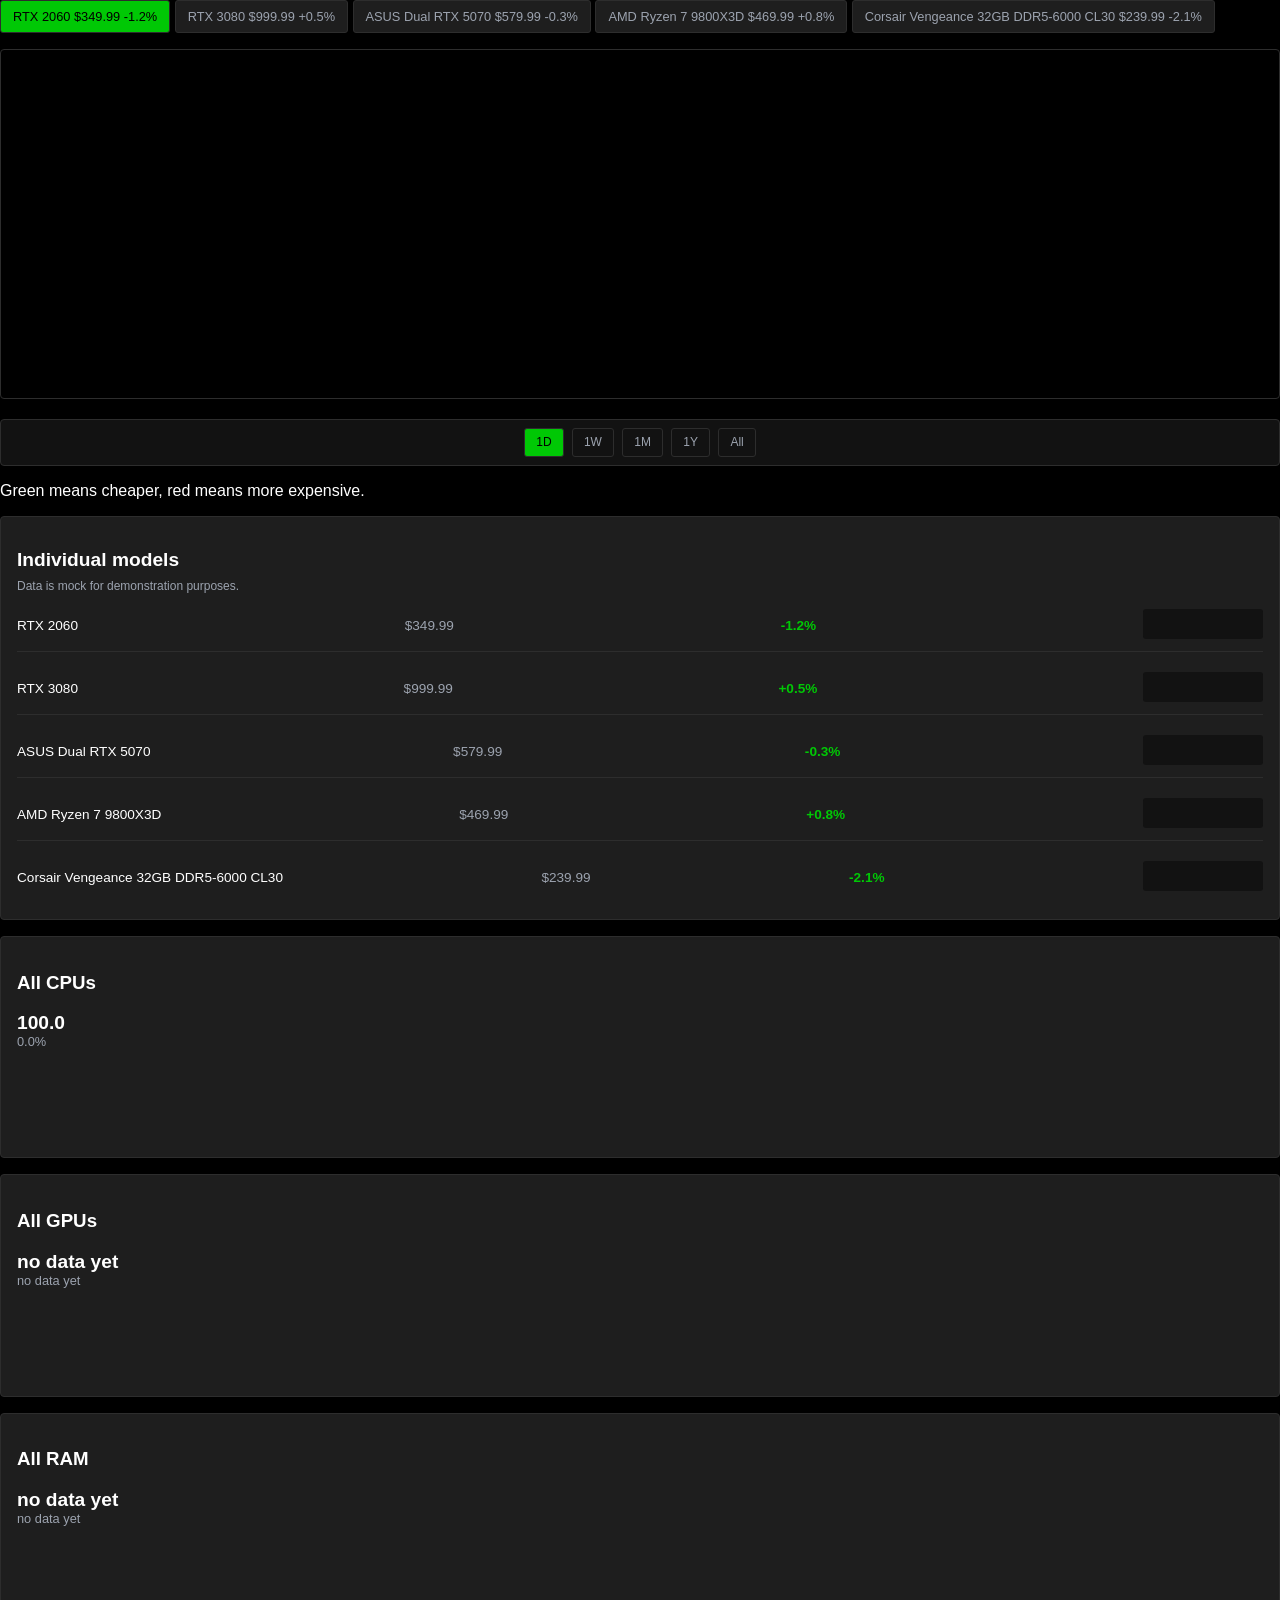
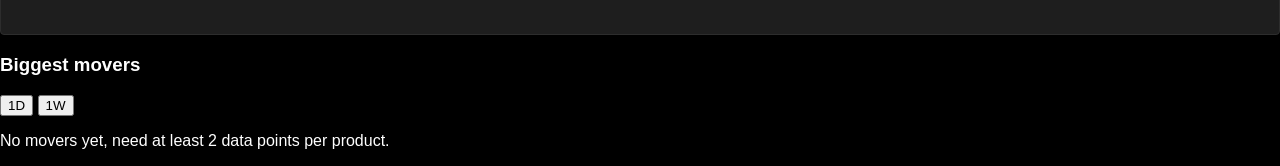
==== web/index.html @ 5e177fe2 "Clean up repo root, remove temp and fix files" ====
<!DOCTYPE html>
<html lang="en">
<head>
  <meta charset="utf-8">
  <title>Price Tracker</title>
  <link rel="stylesheet" href="static/css/style.css">
</head>
<body>




  <!-- Model pills row (replaces indices pills) -->
  <div class="model-pills">
    <button class="pill active" data-model="rtx2060">RTX 2060 $349.99 -1.2%</button>
    <button class="pill" data-model="rtx3080">RTX 3080 $999.99 +0.5%</button>
    <button class="pill" data-model="rtx5070">ASUS Dual RTX 5070 $579.99 -0.3%</button>
    <button class="pill" data-model="ryzen9800x3d">AMD Ryzen 7 9800X3D $469.99 +0.8%</button>
    <button class="pill" data-model="corsair32gb">Corsair Vengeance 32GB DDR5-6000 CL30 $239.99 -2.1%</button>
  </div>

  <!-- Large main chart -->
  <canvas id="main-chart" width="1000" height="300"></canvas>

  <!-- Time toggles below chart -->
  <div class="time-toggles">
    <button class="toggle active" data-range="1d">1D</button>
    <button class="toggle" data-range="1w">1W</button>
    <button class="toggle" data-range="1m">1M</button>
    <button class="toggle" data-range="1y">1Y</button>
    <button class="toggle" data-range="all">All</button>
  </div>

  <!-- Price color explanation -->
  <p class="price-label">Green means cheaper, red means more expensive.</p>

  <!-- Individual models section -->
  <div class="individual-models">
    <h3 class="section-header">Individual models</h3>
    <p class="model-label">Data is mock for demonstration purposes.</p>
    <div class="model-list">
      <div class="model-row">
        <span class="model-name">RTX 2060</span>
        <span class="model-price">$349.99</span>
        <span class="model-change">-1.2%</span>
        <div class="model-sparkline"><canvas width="120" height="30"></canvas></div>
      </div>
      <div class="model-row">
        <span class="model-name">RTX 3080</span>
        <span class="model-price">$999.99</span>
        <span class="model-change">+0.5%</span>
        <div class="model-sparkline"><canvas width="120" height="30"></canvas></div>
      </div>
      <div class="model-row">
        <span class="model-name">ASUS Dual RTX 5070</span>
        <span class="model-price">$579.99</span>
        <span class="model-change">-0.3%</span>
        <div class="model-sparkline"><canvas width="120" height="30"></canvas></div>
      </div>
      <div class="model-row">
        <span class="model-name">AMD Ryzen 7 9800X3D</span>
        <span class="model-price">$469.99</span>
        <span class="model-change">+0.8%</span>
        <div class="model-sparkline"><canvas width="120" height="30"></canvas></div>
      </div>
      <div class="model-row">
        <span class="model-name">Corsair Vengeance 32GB DDR5-6000 CL30</span>
        <span class="model-price">$239.99</span>
        <span class="model-change">-2.1%</span>
        <div class="model-sparkline"><canvas width="120" height="30"></canvas></div>
      </div>
    </div>
  </div>

  <!-- Original tiles section - kept for loadIndexData API compatibility -->
  <div class="tiles">
    <div class="tile" id="tile-cpus">
      <h3>All CPUs</h3>
      <div class="tile-value" id="cpu-index">100.0</div>
      <div class="tile-percent" id="cpu-change">0.0%</div>
      <div class="tile-chart"><canvas id="cpu-chart" width="300" height="80"></canvas></div>
    </div>
    <div class="tile" id="tile-gpus">
      <h3>All GPUs</h3>
      <div class="tile-value" id="gpu-index">no data yet</div>
      <div class="tile-percent" id="gpu-change">no data yet</div>
      <div class="tile-chart"><canvas id="gpu-chart" width="300" height="80"></canvas></div>
    </div>
    <div class="tile" id="tile-ram">
      <h3>All RAM</h3>
      <div class="tile-value" id="ram-index">no data yet</div>
      <div class="tile-percent" id="ram-change">no data yet</div>
      <div class="tile-chart"><canvas id="ram-chart" width="300" height="80"></canvas></div>
    </div>
  </div>
  <div class="movers">
    <h3>Biggest movers</h3>
    <div class="toggle-controls">
      <button class="toggle active" data-range="1d">1D</button>
      <button class="toggle" data-range="1w">1W</button>
    </div>
    <div class="movers-list" id="movers-list">
      <p>No movers yet, need at least 2 data points per product.</p>
    </div>
  </div>
  <script>
    function drawChart(canvasId, values) {
      var canvas = document.getElementById(canvasId);
      if (!canvas) return;
      var ctx = canvas.getContext('2d');
      ctx.clearRect(0, 0, canvas.width, canvas.height);
      var min = Math.min.apply(null, values);
      var max = Math.max.apply(null, values);
      if (max === min) max = min + 1;
      var up = values[values.length - 1] >= values[0];
      ctx.strokeStyle = up ? '#00C805' : '#FF5000';
      ctx.lineWidth = 2;
      ctx.beginPath();
      values.forEach(function(v, i) {
        var x = i / (values.length - 1) * canvas.width;
        var y = canvas.height - (v - min) / (max - min) * canvas.height;
        if (i === 0) ctx.moveTo(x, y); else ctx.lineTo(x, y);
      });
      ctx.stroke();
    }
    function mockHistory(endValue) {
      var out = [];
      var v = endValue * 0.98;
      for (var i = 0; i < 7; i++) {
        v = v + (Math.random() - 0.48) * 1.2;
        out.push(v);
      }
      out[6] = endValue;
      return out;
    }
      try {
        const indexesResp = await fetch('/api/indexes');
        if (!indexesResp.ok) throw new Error('Failed to fetch indexes');
        const indexes = await indexesResp.json();
        const cpuData = indexes.categories.find(c => c.category === 'CPUs');
        const gpuData = indexes.categories.find(c => c.category === 'GPUs');
        const ramData = indexes.categories.find(c => c.category === 'RAM');
        if (cpuData) {
          document.getElementById('cpu-index').textContent = cpuData.index_value.toFixed(2);
          document.getElementById('cpu-change').textContent = '0.0%';
          drawChart('cpu-chart', mockHistory(cpuData.index_value));
        }
        if (gpuData) {
          document.getElementById('gpu-index').textContent = gpuData.index_value.toFixed(2);
          document.getElementById('gpu-change').textContent = '0.0%';
          drawChart('gpu-chart', mockHistory(gpuData.index_value));
        }
        if (ramData) {
          document.getElementById('ram-index').textContent = ramData.index_value.toFixed(2);
          document.getElementById('ram-change').textContent = '0.0%';
          drawChart('ram-chart', mockHistory(ramData.index_value));
        }
      } catch (err) {
        console.error('Failed to load index data:', err);
      }
    }
    document.addEventListener('DOMContentLoaded', function() {
      // Load index data for tiles
      loadIndexData();
      
      // Main chart setup
      var mainChartCanvas = document.getElementById('main-chart');
      // Mock history for All GPUs: [100, 99, 97.35, 95.65]
      var mainChartValues = [100, 99, 97.35, 95.65];
      var mainChartMin = 95;
      var mainChartMax = 105;
      
      function drawMainChartUI() {
        var canvas = document.getElementById('main-chart');
        if (!canvas) return;
        var ctx = canvas.getContext('2d');
        
        // Fix DPR - set attribute size to match CSS size for crisp drawing
        var dpr = window.devicePixelRatio || 1;
        var containerWidth = canvas.offsetWidth;
        canvas.width = containerWidth * dpr;
        canvas.height = 300 * dpr;
        ctx.scale(dpr, dpr);
        
        ctx.clearRect(0, 0, containerWidth, 300);
        
        // Create gradient fill under the line
        var gradient = ctx.createLinearGradient(0, 0, 0, 300);
        gradient.addColorStop(0, 'rgba(0, 200, 5, 0.1)');
        gradient.addColorStop(1, 'rgba(0, 200, 5, 0)');
        ctx.fillStyle = gradient;
        
        ctx.strokeStyle = '#00C805';
        ctx.lineWidth = 2;
        
        ctx.beginPath();
        mainChartValues.forEach(function(v, i) {
          var x = i / (mainChartValues.length - 1) * containerWidth;
          var y = 300 - (v - chartMin) / (chartMax - chartMin) * 300;
          if (i === 0) ctx.moveTo(x, y); else ctx.lineTo(x, y);
        });
        ctx.stroke();
        
        // Fill under the line
        ctx.lineTo(containerWidth, 300);
        ctx.lineTo(0, 300);
        ctx.closePath();
        ctx.fill();
        
        // Draw price labels on the right side, outside the chart line
        ctx.fillStyle = '#9CA3AF';
        ctx.font = '10px Arial';
        var dataMin = Math.min.apply(null, mainChartValues);
        var dataMax = Math.max.apply(null, mainChartValues);
        var middle = (dataMin + dataMax) / 2;
        
        ctx.fillText(dataMax.toFixed(2), containerWidth - 40, 20);
        ctx.fillText(middle.toFixed(2), containerWidth - 40, 150);
        ctx.fillText(dataMin.toFixed(2), containerWidth - 40, 280);
        ctx.strokeStyle = '#00C805';
        ctx.lineWidth = 2;
        
        ctx.beginPath();
        mainChartValues.forEach(function(v, i) {
          var x = i / (mainChartValues.length - 1) * mainChartCanvas.width;
          var y = mainChartCanvas.height - (v - mainChartMin) / (mainChartMax - mainChartMin) * mainChartCanvas.height;
          if (i === 0) ctx.moveTo(x, y); else ctx.lineTo(x, y);
        });
        ctx.stroke();

        // Add price labels on the right side
        var dataMin = Math.min.apply(null, mainChartValues);
        var dataMax = Math.max.apply(null, mainChartValues);
        var middle = (dataMin + dataMax) / 2;
        ctx.fillStyle = '#9CA3AF';
        ctx.font = '10px Arial';
        ctx.fillText(dataMax.toFixed(2), mainChartCanvas.width - 40, 20);
        ctx.fillText(middle.toFixed(2), mainChartCanvas.width - 40, mainChartCanvas.height / 2);
        ctx.fillText(dataMin.toFixed(2), mainChartCanvas.width - 40, mainChartCanvas.height - 20);
        
        // No fill under the line - just the thin line
      }
      
      // Draw main chart initially (All GPUs)
      drawMainChartUI();
      
      // Model pill click handlers - switch main chart to model data
      document.querySelectorAll('.pill').forEach(function(btn) {
        btn.addEventListener('click', function() {
          // Update active pill
          document.querySelectorAll('.pill').forEach(function(p) { p.classList.remove('active'); });
          this.classList.add('active');
          
          // Update main chart values based on clicked model
          var model = this.dataset.model;
          if (modelHistories[model]) {
            mainChartValues = modelHistories[model];
          }
          drawMainChartUI();
        });
      });
      
      // Model histories
      var modelHistories = {
        'rtx2060': [349.99, 348.50, 345.20, 347.80, 346.10, 344.30, 349.99],
        'rtx3080': [999.99, 995.50, 1002.20, 1008.00, 1005.50, 1001.20, 1015.50],
        'rtx5070': [579.99, 578.50, 575.20, 574.80, 573.10, 571.30, 579.99],
        'ryzen9800x3d': [469.99, 468.50, 472.20, 468.80, 467.50, 465.30, 469.99],
        'corsair32gb': [239.99, 238.50, 239.20, 237.80, 236.10, 235.30, 239.99]
      };
      
      // Time toggle handlers
      document.querySelectorAll('.toggle').forEach(function(btn) {
        btn.addEventListener('click', function() {
          document.querySelector('.toggle.active').classList.remove('active');
          this.classList.add('active');
          loadIndexData(this.dataset.range);
        });
      });
    });
  </script>
</body>
</html>
---- web/static/css/style.css ----
/* Price Tracker, Robinhood sharp contrast dark theme */
html {
  box-sizing: border-box;
}
*, *:before, *:after {
  box-sizing: inherit;
}
body {
  background: #000000;
  color: #FFFFFF;
  font-family: Arial, Helvetica, sans-serif;
  margin: 0;
  padding: 0;
}
main {
  max-width: 1200px;
  margin: 0 auto;
  padding: 0 1rem;
}
h1 {
  font-size: 1.5rem;
  color: #FFFFFF;
  margin: 0;
}

/* Header bar */
.header-bar {
  background: #121212;
  border: 1px solid #2D2D2D;
  border-radius: 4px;
  padding: 1rem;
  margin: 0 0 2rem 0;
  display: flex;
  justify-content: space-between;
  align-items: center;
  flex-wrap: wrap;
  gap: 0.5rem;
}
.header-bar h1 {
  margin: 0;
  font-size: 1.2rem;
  color: #FFFFFF;
}
.header-bar nav {
  display: flex;
  gap: 1rem;
  flex-wrap: wrap;
}
.header-bar nav a {
  color: #9CA3AF;
  text-decoration: none;
  font-size: 0.8rem;
  padding: 0.2rem 0.5rem;
  border-radius: 3px;
}
.header-bar nav a.active {
  color: #00C805;
}

/* Page title */
.page-title {
  color: #FFFFFF;
  font-size: 1.5rem;
  margin: 1rem 0 0.5rem 0;
}
.page-subtitle {
  color: #9CA3AF;
  font-size: 0.9rem;
  margin: 0.2rem 0 1rem 0;
}

/* Section headers */
.section-header {
  color: #FFFFFF;
  font-size: 1.2rem;
  margin: 1rem 0 0.5rem 0;
}

/* Headline */
.headline {
  padding: 1rem;
  border-bottom: 1px solid #2D2D2D;
  margin: 0 0 2rem 0;
}

/* Indices pill row */
.indices-pills {
  padding: 1rem;
  background: #1E1E1E;
  border: 1px solid #2D2D2D;
  border-radius: 4px;
  margin: 0 0 2rem 0;
  display: flex;
  gap: 0.5rem;
  flex-wrap: wrap;
  justify-content: center;
}
.pill {
  background: #1E1E1E;
  border: 1px solid #2D2D2D;
  color: #9CA3AF;
  padding: 0.5rem 0.75rem;
  font-size: 0.8rem;
  border-radius: 3px;
  cursor: pointer;
  white-space: nowrap;
}
.pill.active {
  background: #00C805;
  color: #000000;
}

/* Large main chart */
#main-chart {
  background: #000000;
  border: 1px solid #2D2D2D;
  border-radius: 4px;
  width: 100%;
  max-width: 100%;
  height: 350px;
  margin: 1rem 0;
}

/* Time toggles below chart */
.time-toggles {
  padding: 0.5rem 1rem;
  background: #121212;
  border: 1px solid #2D2D2D;
  border-radius: 4px;
  margin: 0 0 1rem 0;
  display: flex;
  gap: 0.5rem;
  justify-content: center;
  flex-wrap: wrap;
}
.time-toggles .toggle {
  background: #121212;
  border: 1px solid #2D2D2D;
  color: #9CA3AF;
  padding: 0.4rem 0.7rem;
  font-size: 0.75rem;
  border-radius: 3px;
  cursor: pointer;
}
.time-toggles .toggle.active {
  background: #00C805;
  color: #000000;
}

/* Individual models section */
.individual-models {
  padding: 1rem;
  background: #1E1E1E;
  border: 1px solid #2D2D2D;
  border-radius: 4px;
  margin: 1rem 0;
}
.model-list {
  display: flex;
  flex-direction: column;
  gap: 0.75rem;
}
.model-label {
  color: #9CA3AF;
  font-size: 0.75rem;
  margin: 0.5rem 0 0.5rem 0;
}
.model-row {
  display: flex;
  justify-content: space-between;
  align-items: center;
  padding: 0.5rem 0;
  border-bottom: 1px solid #2D2D2D;
}
.model-row:last-child {
  border-bottom: none;
}
.model-name {
  color: #FFFFFF;
  font-size: 0.85rem;
}
.model-price {
  color: #9CA3AF;
  font-size: 0.85rem;
}
.model-change {
  color: #00C805;
  font-size: 0.85rem;
  font-weight: bold;
}
.model-sparkline canvas {
  width: 120px;
  height: 30px;
  background: #121212;
  border-radius: 3px;
  flex-shrink: 0;
}

/* Original tiles section - kept for loadIndexData API compatibility */
.tiles {
  margin: 1rem 0;
}

/* Tile and card styles */
.tile {
  background: #1E1E1E;
  border: 1px solid #2D2D2D;
  border-radius: 4px;
  padding: 1rem;
  margin-bottom: 1rem;
  width: 100%;
  color: #FFFFFF;
}
.tile-value {
  font-size: 1.2rem;
  font-weight: bold;
  color: #FFFFFF;
}
.tile-percent {
  font-size: 0.8rem;
  color: #9CA3AF;
}
.tile-chart {
  margin-top: 0.5rem;
}

/* Chart drawing styles */
.ctx-stroke-up { stroke: #00C805; }
.ctx-stroke-down { stroke: #FF5000; }
.gradient-fill { fill: rgba(0, 200, 5, 0.1); }

/* Print stylesheet - forces dark theme when printing */
@media print {
  body {
    background: #000000 !important;
    color: #FFFFFF !important;
  }
  .header-bar {
    background: #121212 !important;
    border-color: #2D2D2D !important;
  }
  h1, .page-title, .page-subtitle {
    color: #FFFFFF !important;
  }
  .model-name, .model-price, .model-change {
    color: #FFFFFF !important;
  }
  .model-change {
    color: #00C805 !important; /* green for price drop */
  }
  .ctx-stroke-up { stroke: #00C805 !important; }
  .ctx-stroke-down { stroke: #FF5000 !important; }
  .gradient-fill { fill: rgba(0, 200, 5, 0.1) !important; }
  /* Ensure chart backgrounds are dark */
  #main-chart {
    background: #000000 !important;
  }
  /* Ensure text is visible */
  * {
    -webkit-print-color-adjust: !important;
  }
}
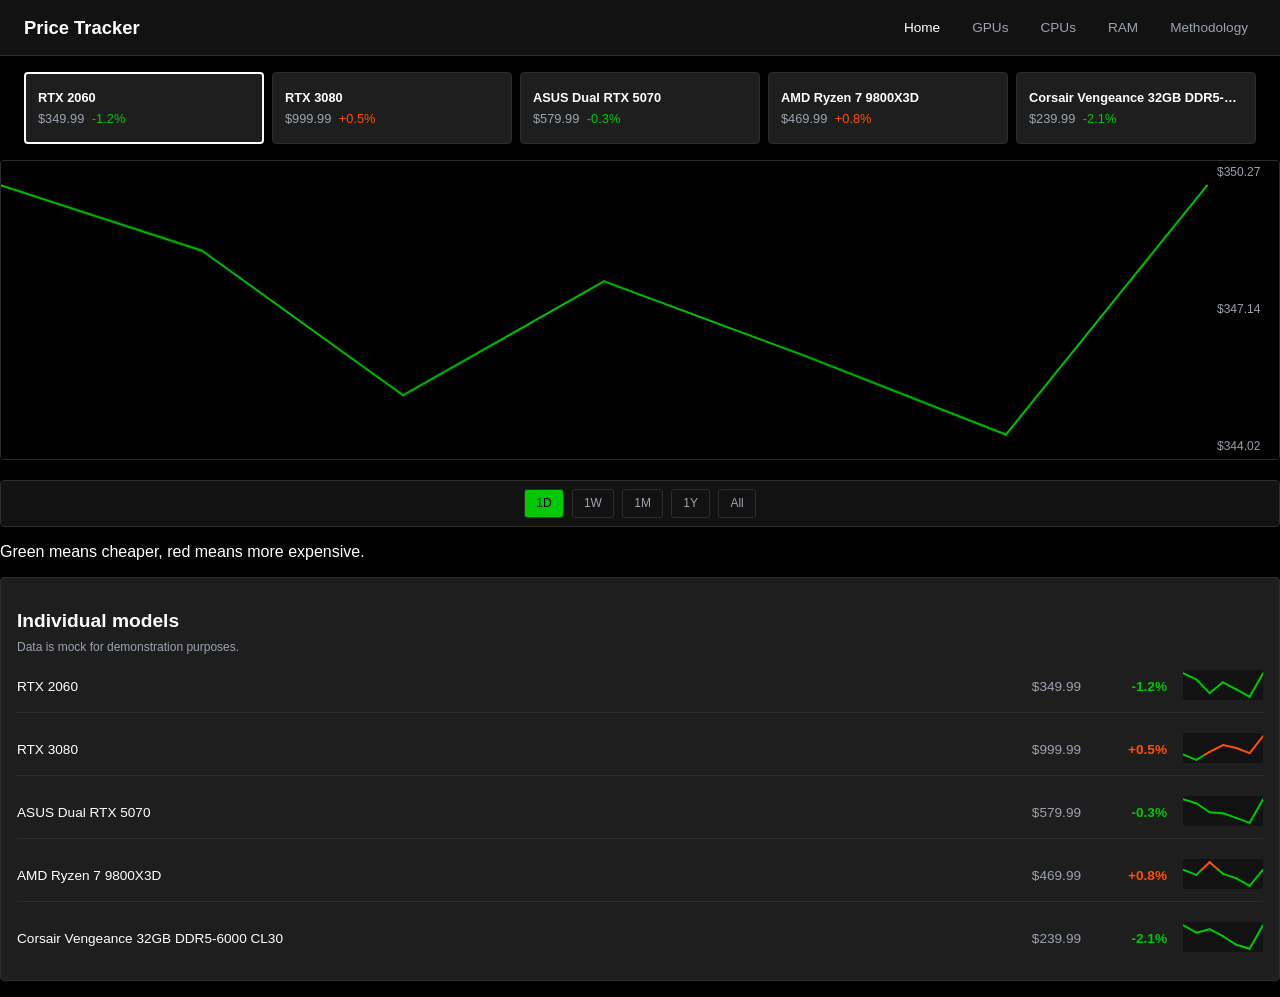
==== commit 8b179e77: "Add header, fix model pills, fix chart colors, sparklines, columns" ====
--- a/web/index.html
+++ b/web/index.html
@@ -6,17 +6,39 @@
   <link rel="stylesheet" href="static/css/style.css">
 </head>
 <body>
-
-
-
+  <header class="header-bar">
+    <a class="header-logo" href="/">Price Tracker</a>
+    <nav class="header-nav" aria-label="Primary navigation">
+      <a class="active" href="/">Home</a>
+      <a href="/category?category=GPUs">GPUs</a>
+      <a href="/category?category=CPUs">CPUs</a>
+      <a href="/category?category=RAM">RAM</a>
+      <a href="/methodology.html">Methodology</a>
+    </nav>
+  </header>
 
   <!-- Model pills row (replaces indices pills) -->
   <div class="model-pills">
-    <button class="pill active" data-model="rtx2060">RTX 2060 $349.99 -1.2%</button>
-    <button class="pill" data-model="rtx3080">RTX 3080 $999.99 +0.5%</button>
-    <button class="pill" data-model="rtx5070">ASUS Dual RTX 5070 $579.99 -0.3%</button>
-    <button class="pill" data-model="ryzen9800x3d">AMD Ryzen 7 9800X3D $469.99 +0.8%</button>
-    <button class="pill" data-model="corsair32gb">Corsair Vengeance 32GB DDR5-6000 CL30 $239.99 -2.1%</button>
+    <button class="pill active" data-model="rtx2060">
+      <span class="pill-name">RTX 2060</span>
+      <span class="pill-details">$349.99 <span class="pill-change change-negative">-1.2%</span></span>
+    </button>
+    <button class="pill" data-model="rtx3080">
+      <span class="pill-name">RTX 3080</span>
+      <span class="pill-details">$999.99 <span class="pill-change change-positive">+0.5%</span></span>
+    </button>
+    <button class="pill" data-model="rtx5070">
+      <span class="pill-name">ASUS Dual RTX 5070</span>
+      <span class="pill-details">$579.99 <span class="pill-change change-negative">-0.3%</span></span>
+    </button>
+    <button class="pill" data-model="ryzen9800x3d">
+      <span class="pill-name">AMD Ryzen 7 9800X3D</span>
+      <span class="pill-details">$469.99 <span class="pill-change change-positive">+0.8%</span></span>
+    </button>
+    <button class="pill" data-model="corsair32gb">
+      <span class="pill-name">Corsair Vengeance 32GB DDR5-6000 CL30</span>
+      <span class="pill-details">$239.99 <span class="pill-change change-negative">-2.1%</span></span>
+    </button>
   </div>
 
   <!-- Large main chart -->
@@ -42,67 +64,36 @@
       <div class="model-row">
         <span class="model-name">RTX 2060</span>
         <span class="model-price">$349.99</span>
-        <span class="model-change">-1.2%</span>
-        <div class="model-sparkline"><canvas width="120" height="30"></canvas></div>
+        <span class="model-change change-negative">-1.2%</span>
+        <div class="model-sparkline"><canvas data-model="rtx2060" width="80" height="30"></canvas></div>
       </div>
       <div class="model-row">
         <span class="model-name">RTX 3080</span>
         <span class="model-price">$999.99</span>
-        <span class="model-change">+0.5%</span>
-        <div class="model-sparkline"><canvas width="120" height="30"></canvas></div>
+        <span class="model-change change-positive">+0.5%</span>
+        <div class="model-sparkline"><canvas data-model="rtx3080" width="80" height="30"></canvas></div>
       </div>
       <div class="model-row">
         <span class="model-name">ASUS Dual RTX 5070</span>
         <span class="model-price">$579.99</span>
-        <span class="model-change">-0.3%</span>
-        <div class="model-sparkline"><canvas width="120" height="30"></canvas></div>
+        <span class="model-change change-negative">-0.3%</span>
+        <div class="model-sparkline"><canvas data-model="rtx5070" width="80" height="30"></canvas></div>
       </div>
       <div class="model-row">
         <span class="model-name">AMD Ryzen 7 9800X3D</span>
         <span class="model-price">$469.99</span>
-        <span class="model-change">+0.8%</span>
-        <div class="model-sparkline"><canvas width="120" height="30"></canvas></div>
+        <span class="model-change change-positive">+0.8%</span>
+        <div class="model-sparkline"><canvas data-model="ryzen9800x3d" width="80" height="30"></canvas></div>
       </div>
       <div class="model-row">
         <span class="model-name">Corsair Vengeance 32GB DDR5-6000 CL30</span>
         <span class="model-price">$239.99</span>
-        <span class="model-change">-2.1%</span>
-        <div class="model-sparkline"><canvas width="120" height="30"></canvas></div>
+        <span class="model-change change-negative">-2.1%</span>
+        <div class="model-sparkline"><canvas data-model="corsair32gb" width="80" height="30"></canvas></div>
       </div>
     </div>
   </div>
 
-  <!-- Original tiles section - kept for loadIndexData API compatibility -->
-  <div class="tiles">
-    <div class="tile" id="tile-cpus">
-      <h3>All CPUs</h3>
-      <div class="tile-value" id="cpu-index">100.0</div>
-      <div class="tile-percent" id="cpu-change">0.0%</div>
-      <div class="tile-chart"><canvas id="cpu-chart" width="300" height="80"></canvas></div>
-    </div>
-    <div class="tile" id="tile-gpus">
-      <h3>All GPUs</h3>
-      <div class="tile-value" id="gpu-index">no data yet</div>
-      <div class="tile-percent" id="gpu-change">no data yet</div>
-      <div class="tile-chart"><canvas id="gpu-chart" width="300" height="80"></canvas></div>
-    </div>
-    <div class="tile" id="tile-ram">
-      <h3>All RAM</h3>
-      <div class="tile-value" id="ram-index">no data yet</div>
-      <div class="tile-percent" id="ram-change">no data yet</div>
-      <div class="tile-chart"><canvas id="ram-chart" width="300" height="80"></canvas></div>
-    </div>
-  </div>
-  <div class="movers">
-    <h3>Biggest movers</h3>
-    <div class="toggle-controls">
-      <button class="toggle active" data-range="1d">1D</button>
-      <button class="toggle" data-range="1w">1W</button>
-    </div>
-    <div class="movers-list" id="movers-list">
-      <p>No movers yet, need at least 2 data points per product.</p>
-    </div>
-  </div>
   <script>
     function drawChart(canvasId, values) {
       var canvas = document.getElementById(canvasId);
@@ -133,6 +124,7 @@
       out[6] = endValue;
       return out;
     }
+    async function loadIndexData(range) {
       try {
         const indexesResp = await fetch('/api/indexes');
         if (!indexesResp.ok) throw new Error('Failed to fetch indexes');
@@ -160,89 +152,207 @@
       }
     }
     document.addEventListener('DOMContentLoaded', function() {
-      // Load index data for tiles
-      loadIndexData();
-      
       // Main chart setup
       var mainChartCanvas = document.getElementById('main-chart');
-      // Mock history for All GPUs: [100, 99, 97.35, 95.65]
-      var mainChartValues = [100, 99, 97.35, 95.65];
-      var mainChartMin = 95;
-      var mainChartMax = 105;
-      
+      var modelHistories = {
+        'rtx2060': [349.99, 348.50, 345.20, 347.80, 346.10, 344.30, 349.99],
+        'rtx3080': [999.99, 995.50, 1002.20, 1008.00, 1005.50, 1001.20, 1015.50],
+        'rtx5070': [579.99, 578.50, 575.20, 574.80, 573.10, 571.30, 579.99],
+        'ryzen9800x3d': [469.99, 468.50, 472.20, 468.80, 467.50, 465.30, 469.99],
+        'corsair32gb': [239.99, 238.50, 239.20, 237.80, 236.10, 235.30, 239.99]
+      };
+      var mainChartValues = modelHistories.rtx2060;
+
       function drawMainChartUI() {
-        var canvas = document.getElementById('main-chart');
+        var canvas = mainChartCanvas;
         if (!canvas) return;
+
+        var dpr = window.devicePixelRatio || 1;
+        var cssWidth = Math.max(1, canvas.clientWidth || canvas.offsetWidth);
+        var cssHeight = 300;
+        canvas.setAttribute('width', Math.round(cssWidth * dpr));
+        canvas.setAttribute('height', Math.round(cssHeight * dpr));
+
         var ctx = canvas.getContext('2d');
-        
-        // Fix DPR - set attribute size to match CSS size for crisp drawing
-        var dpr = window.devicePixelRatio || 1;
-        var containerWidth = canvas.offsetWidth;
-        canvas.width = containerWidth * dpr;
-        canvas.height = 300 * dpr;
-        ctx.scale(dpr, dpr);
-        
-        ctx.clearRect(0, 0, containerWidth, 300);
-        
-        // Create gradient fill under the line
-        var gradient = ctx.createLinearGradient(0, 0, 0, 300);
-        gradient.addColorStop(0, 'rgba(0, 200, 5, 0.1)');
-        gradient.addColorStop(1, 'rgba(0, 200, 5, 0)');
-        ctx.fillStyle = gradient;
-        
-        ctx.strokeStyle = '#00C805';
-        ctx.lineWidth = 2;
-        
-        ctx.beginPath();
-        mainChartValues.forEach(function(v, i) {
-          var x = i / (mainChartValues.length - 1) * containerWidth;
-          var y = 300 - (v - chartMin) / (chartMax - chartMin) * 300;
-          if (i === 0) ctx.moveTo(x, y); else ctx.lineTo(x, y);
-        });
-        ctx.stroke();
-        
-        // Fill under the line
-        ctx.lineTo(containerWidth, 300);
-        ctx.lineTo(0, 300);
-        ctx.closePath();
-        ctx.fill();
-        
-        // Draw price labels on the right side, outside the chart line
-        ctx.fillStyle = '#9CA3AF';
-        ctx.font = '10px Arial';
+        ctx.setTransform(dpr, 0, 0, dpr, 0, 0);
+        ctx.clearRect(0, 0, cssWidth, cssHeight);
+        ctx.fillStyle = '#000000';
+        ctx.fillRect(0, 0, cssWidth, cssHeight);
+
         var dataMin = Math.min.apply(null, mainChartValues);
         var dataMax = Math.max.apply(null, mainChartValues);
-        var middle = (dataMin + dataMax) / 2;
-        
-        ctx.fillText(dataMax.toFixed(2), containerWidth - 40, 20);
-        ctx.fillText(middle.toFixed(2), containerWidth - 40, 150);
-        ctx.fillText(dataMin.toFixed(2), containerWidth - 40, 280);
-        ctx.strokeStyle = '#00C805';
+        var range = dataMax - dataMin;
+        if (range === 0) range = Math.abs(dataMax) * 0.1 || 1;
+        var chartMin = dataMin - range * 0.05;
+        var chartMax = dataMax + range * 0.05;
+        var chartRange = chartMax - chartMin;
+        var labelGutter = 72;
+        var plotWidth = Math.max(1, cssWidth - labelGutter);
+        var topPadding = 12;
+        var bottomPadding = 12;
+        var plotHeight = cssHeight - topPadding - bottomPadding;
+
+        function pointX(index) {
+          if (mainChartValues.length === 1) return plotWidth / 2;
+          return index / (mainChartValues.length - 1) * plotWidth;
+        }
+
+        function pointY(value) {
+          return topPadding + (chartMax - value) / chartRange * plotHeight;
+        }
+
         ctx.lineWidth = 2;
-        
-        ctx.beginPath();
-        mainChartValues.forEach(function(v, i) {
-          var x = i / (mainChartValues.length - 1) * mainChartCanvas.width;
-          var y = mainChartCanvas.height - (v - mainChartMin) / (mainChartMax - mainChartMin) * mainChartCanvas.height;
-          if (i === 0) ctx.moveTo(x, y); else ctx.lineTo(x, y);
-        });
-        ctx.stroke();
-
-        // Add price labels on the right side
-        var dataMin = Math.min.apply(null, mainChartValues);
-        var dataMax = Math.max.apply(null, mainChartValues);
-        var middle = (dataMin + dataMax) / 2;
+        ctx.lineCap = 'round';
+        ctx.lineJoin = 'round';
+        var startingPrice = mainChartValues[0];
+
+        function drawColoredSegment(startIndex, startValue, endIndex, endValue) {
+          var startToStarting = Math.round(startValue * 100) - Math.round(startingPrice * 100);
+          var endToStarting = Math.round(endValue * 100) - Math.round(startingPrice * 100);
+
+          if (endToStarting > 0) {
+            ctx.strokeStyle = '#FF5000';
+          } else if (endToStarting < 0) {
+            ctx.strokeStyle = '#00C805';
+          } else if (startToStarting > 0) {
+            ctx.strokeStyle = '#FF5000';
+          } else if (startToStarting < 0) {
+            ctx.strokeStyle = '#00C805';
+          } else {
+            ctx.strokeStyle = '#9CA3AF';
+          }
+
+          ctx.beginPath();
+          ctx.moveTo(pointX(startIndex), pointY(startValue));
+          ctx.lineTo(pointX(endIndex), pointY(endValue));
+          ctx.stroke();
+        }
+
+        for (var i = 0; i < mainChartValues.length - 1; i++) {
+          var startPrice = mainChartValues[i];
+          var endPrice = mainChartValues[i + 1];
+          var startCents = Math.round(startPrice * 100);
+          var endCents = Math.round(endPrice * 100);
+          var startingCents = Math.round(startingPrice * 100);
+
+          if ((startCents < startingCents && endCents > startingCents) ||
+              (startCents > startingCents && endCents < startingCents)) {
+            var fraction = (startingCents - startCents) / (endCents - startCents);
+            var crossingIndex = i + fraction;
+            var crossingX = crossingIndex / (mainChartValues.length - 1) * plotWidth;
+            var startIsAbove = startCents > startingCents;
+
+            ctx.beginPath();
+            ctx.moveTo(pointX(i), pointY(startPrice));
+            ctx.lineTo(crossingX, pointY(startingPrice));
+            ctx.strokeStyle = startIsAbove ? '#FF5000' : '#00C805';
+            ctx.stroke();
+
+            ctx.beginPath();
+            ctx.moveTo(crossingX, pointY(startingPrice));
+            ctx.lineTo(pointX(i + 1), pointY(endPrice));
+            ctx.strokeStyle = endCents > startingCents ? '#FF5000' : '#00C805';
+            ctx.stroke();
+          } else {
+            drawColoredSegment(i, startPrice, i + 1, endPrice);
+          }
+        }
+
         ctx.fillStyle = '#9CA3AF';
-        ctx.font = '10px Arial';
-        ctx.fillText(dataMax.toFixed(2), mainChartCanvas.width - 40, 20);
-        ctx.fillText(middle.toFixed(2), mainChartCanvas.width - 40, mainChartCanvas.height / 2);
-        ctx.fillText(dataMin.toFixed(2), mainChartCanvas.width - 40, mainChartCanvas.height - 20);
-        
-        // No fill under the line - just the thin line
+        ctx.font = '12px Arial';
+        ctx.textAlign = 'left';
+        ctx.textBaseline = 'middle';
+        ctx.fillText('$' + chartMax.toFixed(2), cssWidth - labelGutter + 10, pointY(chartMax));
+        ctx.fillText('$' + ((chartMin + chartMax) / 2).toFixed(2), cssWidth - labelGutter + 10, cssHeight / 2);
+        ctx.fillText('$' + chartMin.toFixed(2), cssWidth - labelGutter + 10, pointY(chartMin));
       }
       
-      // Draw main chart initially (All GPUs)
+      // Draw the main chart initially
       drawMainChartUI();
+      window.addEventListener('resize', drawMainChartUI);
+
+      function drawSparklines() {
+        document.querySelectorAll('.model-sparkline canvas').forEach(function(canvas) {
+          var values = modelHistories[canvas.dataset.model];
+          if (!values || values.length === 0) return;
+
+          var cssWidth = 80;
+          var cssHeight = 30;
+          var dpr = window.devicePixelRatio || 1;
+          canvas.setAttribute('width', Math.round(cssWidth * dpr));
+          canvas.setAttribute('height', Math.round(cssHeight * dpr));
+
+          var ctx = canvas.getContext('2d');
+          ctx.setTransform(dpr, 0, 0, dpr, 0, 0);
+          ctx.clearRect(0, 0, cssWidth, cssHeight);
+          ctx.fillStyle = '#121212';
+          ctx.fillRect(0, 0, cssWidth, cssHeight);
+
+          var dataMin = Math.min.apply(null, values);
+          var dataMax = Math.max.apply(null, values);
+          var range = dataMax - dataMin;
+          if (range === 0) range = Math.abs(dataMax) * 0.1 || 1;
+          var chartMin = dataMin - range * 0.05;
+          var chartMax = dataMax + range * 0.05;
+          var chartRange = chartMax - chartMin;
+          var plotHeight = cssHeight - 4;
+          var startingCents = Math.round(values[0] * 100);
+
+          function pointX(index) {
+            return values.length === 1 ? cssWidth / 2 : index / (values.length - 1) * cssWidth;
+          }
+
+          function pointY(value) {
+            return 2 + (chartMax - value) / chartRange * plotHeight;
+          }
+
+          ctx.lineWidth = 2;
+          ctx.lineCap = 'round';
+          ctx.lineJoin = 'round';
+
+          for (var i = 0; i < values.length - 1; i++) {
+            var startCents = Math.round(values[i] * 100);
+            var endCents = Math.round(values[i + 1] * 100);
+
+            if ((startCents < startingCents && endCents > startingCents) ||
+                (startCents > startingCents && endCents < startingCents)) {
+              var fraction = (startingCents - startCents) / (endCents - startCents);
+              var crossingX = (i + fraction) / (values.length - 1) * cssWidth;
+
+              ctx.beginPath();
+              ctx.moveTo(pointX(i), pointY(values[i]));
+              ctx.lineTo(crossingX, pointY(values[0]));
+              ctx.strokeStyle = startCents > startingCents ? '#FF5000' : '#00C805';
+              ctx.stroke();
+
+              ctx.beginPath();
+              ctx.moveTo(crossingX, pointY(values[0]));
+              ctx.lineTo(pointX(i + 1), pointY(values[i + 1]));
+              ctx.strokeStyle = endCents > startingCents ? '#FF5000' : '#00C805';
+              ctx.stroke();
+            } else {
+              ctx.beginPath();
+              ctx.moveTo(pointX(i), pointY(values[i]));
+              ctx.lineTo(pointX(i + 1), pointY(values[i + 1]));
+              if (endCents > startingCents) {
+                ctx.strokeStyle = '#FF5000';
+              } else if (endCents < startingCents) {
+                ctx.strokeStyle = '#00C805';
+              } else if (startCents > startingCents) {
+                ctx.strokeStyle = '#FF5000';
+              } else if (startCents < startingCents) {
+                ctx.strokeStyle = '#00C805';
+              } else {
+                ctx.strokeStyle = '#9CA3AF';
+              }
+              ctx.stroke();
+            }
+          }
+        });
+      }
+
+      drawSparklines();
+      window.addEventListener('resize', drawSparklines);
       
       // Model pill click handlers - switch main chart to model data
       document.querySelectorAll('.pill').forEach(function(btn) {
@@ -260,21 +370,11 @@
         });
       });
       
-      // Model histories
-      var modelHistories = {
-        'rtx2060': [349.99, 348.50, 345.20, 347.80, 346.10, 344.30, 349.99],
-        'rtx3080': [999.99, 995.50, 1002.20, 1008.00, 1005.50, 1001.20, 1015.50],
-        'rtx5070': [579.99, 578.50, 575.20, 574.80, 573.10, 571.30, 579.99],
-        'ryzen9800x3d': [469.99, 468.50, 472.20, 468.80, 467.50, 465.30, 469.99],
-        'corsair32gb': [239.99, 238.50, 239.20, 237.80, 236.10, 235.30, 239.99]
-      };
-      
       // Time toggle handlers
       document.querySelectorAll('.toggle').forEach(function(btn) {
         btn.addEventListener('click', function() {
           document.querySelector('.toggle.active').classList.remove('active');
           this.classList.add('active');
-          loadIndexData(this.dataset.range);
         });
       });
     });
--- a/web/static/css/style.css
+++ b/web/static/css/style.css
@@ -26,37 +26,101 @@
 /* Header bar */
 .header-bar {
   background: #121212;
-  border: 1px solid #2D2D2D;
-  border-radius: 4px;
-  padding: 1rem;
-  margin: 0 0 2rem 0;
+  border: 0;
+  border-bottom: 1px solid #2D2D2D;
+  border-radius: 0;
+  width: 100%;
+  height: 56px;
+  padding: 0 1.5rem;
+  margin: 0;
+  position: sticky;
+  top: 0;
+  z-index: 100;
   display: flex;
   justify-content: space-between;
   align-items: center;
-  flex-wrap: wrap;
-  gap: 0.5rem;
+  flex-wrap: nowrap;
+  gap: 1rem;
+  box-sizing: border-box;
 }
 .header-bar h1 {
   margin: 0;
   font-size: 1.2rem;
   color: #FFFFFF;
 }
-.header-bar nav {
+.header-logo {
+  color: #FFFFFF;
+  font-size: 1.15rem;
+  font-weight: 700;
+  text-decoration: none;
+  white-space: nowrap;
+}
+.header-nav {
   display: flex;
   gap: 1rem;
-  flex-wrap: wrap;
-}
-.header-bar nav a {
+  align-items: center;
+  flex-wrap: nowrap;
+}
+.header-nav a {
   color: #9CA3AF;
   text-decoration: none;
-  font-size: 0.8rem;
+  font-size: 0.85rem;
   padding: 0.2rem 0.5rem;
   border-radius: 3px;
-}
-.header-bar nav a.active {
-  color: #00C805;
-}
-
+  white-space: nowrap;
+}
+.header-nav a:hover,
+.header-nav a.active {
+  color: #FFFFFF;
+}
+
+/* Model pill row */
+.model-pills {
+  display: grid;
+  grid-template-columns: repeat(5, minmax(0, 1fr));
+  gap: 0.5rem;
+  padding: 1rem 1.5rem 0;
+  width: 100%;
+  box-sizing: border-box;
+}
+.pill {
+  height: 72px;
+  background: #1E1E1E;
+  border: 1px solid #2D2D2D;
+  color: #FFFFFF;
+  padding: 0.65rem 0.75rem;
+  font-size: 0.8rem;
+  border-radius: 4px;
+  cursor: pointer;
+  white-space: nowrap;
+  display: flex;
+  flex-direction: column;
+  justify-content: center;
+  align-items: flex-start;
+  gap: 0.35rem;
+  overflow: hidden;
+}
+.pill.active {
+  background: #1E1E1E;
+  color: #FFFFFF;
+  border: 2px solid #FFFFFF;
+}
+.pill-name {
+  display: block;
+  max-width: 100%;
+  overflow: hidden;
+  text-overflow: ellipsis;
+  white-space: nowrap;
+  font-weight: 600;
+}
+.pill-details {
+  display: block;
+  color: #9CA3AF;
+  white-space: nowrap;
+}
+.pill-change {
+  margin-left: 0.25rem;
+}
 /* Page title */
 .page-title {
   color: #FFFFFF;
@@ -83,31 +147,13 @@
   margin: 0 0 2rem 0;
 }
 
-/* Indices pill row */
-.indices-pills {
-  padding: 1rem;
-  background: #1E1E1E;
-  border: 1px solid #2D2D2D;
-  border-radius: 4px;
-  margin: 0 0 2rem 0;
-  display: flex;
-  gap: 0.5rem;
-  flex-wrap: wrap;
-  justify-content: center;
-}
-.pill {
-  background: #1E1E1E;
-  border: 1px solid #2D2D2D;
-  color: #9CA3AF;
-  padding: 0.5rem 0.75rem;
-  font-size: 0.8rem;
-  border-radius: 3px;
-  cursor: pointer;
-  white-space: nowrap;
-}
-.pill.active {
-  background: #00C805;
-  color: #000000;
+.pill-change.change-positive,
+.change-positive {
+  color: #FF5000;
+}
+.pill-change.change-negative,
+.change-negative {
+  color: #00C805;
 }
 
 /* Large main chart */
@@ -117,7 +163,7 @@
   border-radius: 4px;
   width: 100%;
   max-width: 100%;
-  height: 350px;
+  height: 300px;
   margin: 1rem 0;
 }
 
@@ -166,8 +212,9 @@
   margin: 0.5rem 0 0.5rem 0;
 }
 .model-row {
-  display: flex;
-  justify-content: space-between;
+  display: grid;
+  grid-template-columns: minmax(220px, 1fr) 110px 70px 80px;
+  column-gap: 1rem;
   align-items: center;
   padding: 0.5rem 0;
   border-bottom: 1px solid #2D2D2D;
@@ -182,14 +229,18 @@
 .model-price {
   color: #9CA3AF;
   font-size: 0.85rem;
+  text-align: right;
 }
 .model-change {
-  color: #00C805;
   font-size: 0.85rem;
   font-weight: bold;
+  text-align: right;
+}
+.model-sparkline {
+  justify-self: end;
 }
 .model-sparkline canvas {
-  width: 120px;
+  width: 80px;
   height: 30px;
   background: #121212;
   border-radius: 3px;
@@ -242,11 +293,8 @@
   h1, .page-title, .page-subtitle {
     color: #FFFFFF !important;
   }
-  .model-name, .model-price, .model-change {
+  .model-name, .model-price {
     color: #FFFFFF !important;
-  }
-  .model-change {
-    color: #00C805 !important; /* green for price drop */
   }
   .ctx-stroke-up { stroke: #00C805 !important; }
   .ctx-stroke-down { stroke: #FF5000 !important; }
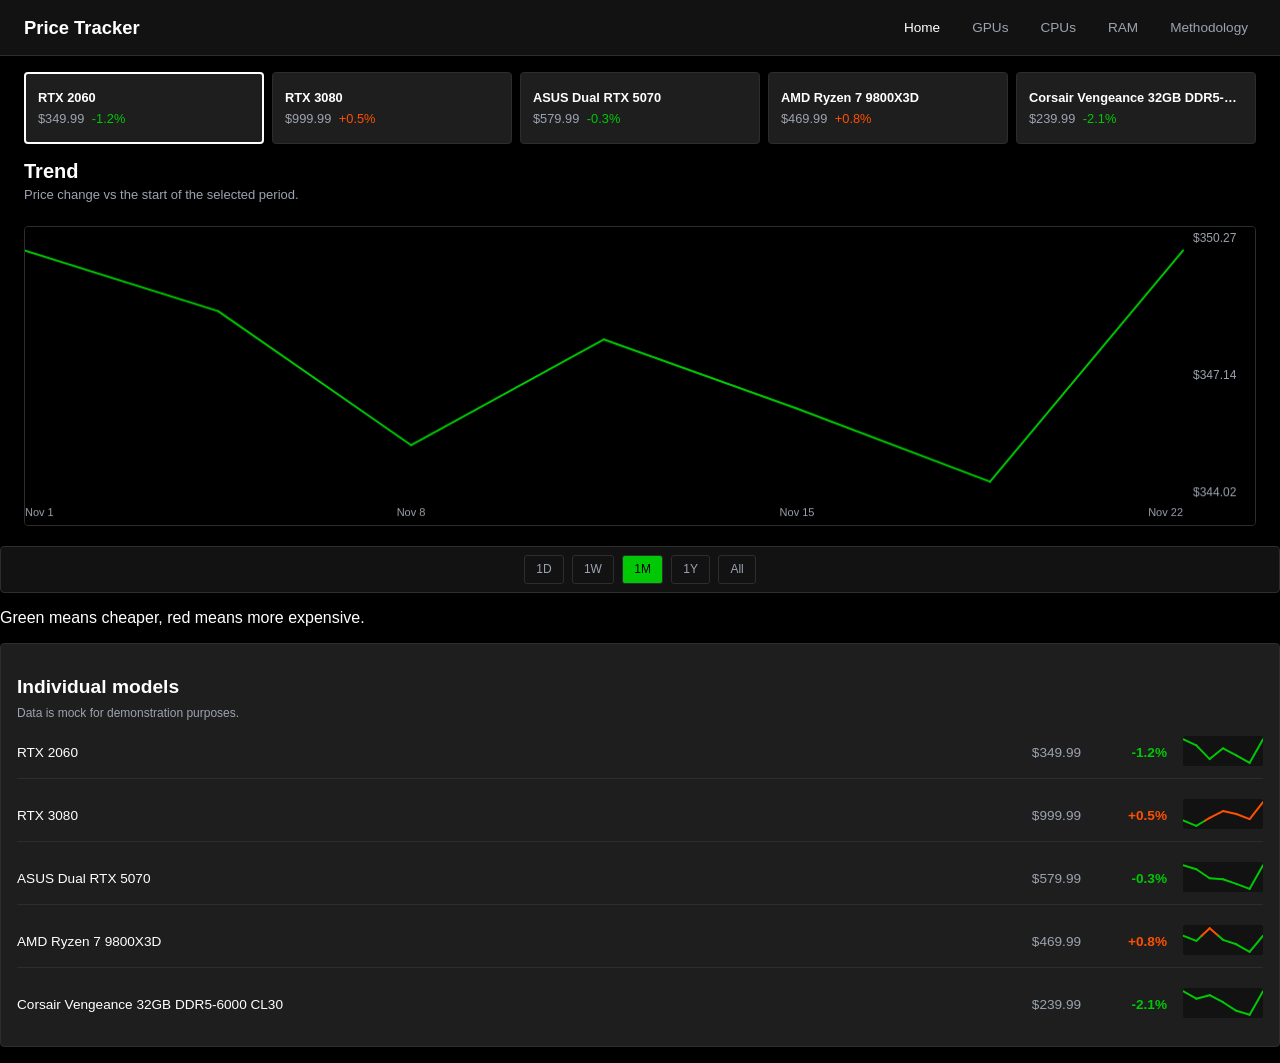
==== commit f81c7f39: "Add Trend title, x-axis dates, default 1M, fix Azure database startup" ====
--- a/web/index.html
+++ b/web/index.html
@@ -41,14 +41,18 @@
     </button>
   </div>
 
-  <!-- Large main chart -->
-  <canvas id="main-chart" width="1000" height="300"></canvas>
+  <!-- Trend chart -->
+  <section class="trend-section">
+    <h2 class="trend-title">Trend</h2>
+    <p class="trend-subtitle">Price change vs the start of the selected period.</p>
+    <canvas id="main-chart" width="1000" height="300"></canvas>
+  </section>
 
   <!-- Time toggles below chart -->
   <div class="time-toggles">
-    <button class="toggle active" data-range="1d">1D</button>
+    <button class="toggle" data-range="1d">1D</button>
     <button class="toggle" data-range="1w">1W</button>
-    <button class="toggle" data-range="1m">1M</button>
+    <button class="toggle active" data-range="1m">1M</button>
     <button class="toggle" data-range="1y">1Y</button>
     <button class="toggle" data-range="all">All</button>
   </div>
@@ -162,6 +166,7 @@
         'corsair32gb': [239.99, 238.50, 239.20, 237.80, 236.10, 235.30, 239.99]
       };
       var mainChartValues = modelHistories.rtx2060;
+      var selectedRange = '1m';
 
       function drawMainChartUI() {
         var canvas = mainChartCanvas;
@@ -189,7 +194,7 @@
         var labelGutter = 72;
         var plotWidth = Math.max(1, cssWidth - labelGutter);
         var topPadding = 12;
-        var bottomPadding = 12;
+        var bottomPadding = 32;
         var plotHeight = cssHeight - topPadding - bottomPadding;
 
         function pointX(index) {
@@ -265,6 +270,24 @@
         ctx.fillText('$' + chartMax.toFixed(2), cssWidth - labelGutter + 10, pointY(chartMax));
         ctx.fillText('$' + ((chartMin + chartMax) / 2).toFixed(2), cssWidth - labelGutter + 10, cssHeight / 2);
         ctx.fillText('$' + chartMin.toFixed(2), cssWidth - labelGutter + 10, pointY(chartMin));
+
+        // Mock dates for the selected time period
+        var mockLabels = {
+          '1d': ['9 AM', '12 PM', '3 PM', '6 PM'],
+          '1w': ['Mon', 'Tue', 'Wed', 'Thu', 'Fri', 'Sat', 'Sun'],
+          '1m': ['Nov 1', 'Nov 8', 'Nov 15', 'Nov 22'],
+          '1y': ['Jan', 'Mar', 'May', 'Jul', 'Sep', 'Nov'],
+          'all': ['Jan', 'Mar', 'May', 'Jul', 'Sep', 'Nov']
+        };
+        var labels = mockLabels[selectedRange] || mockLabels['1d'];
+        ctx.fillStyle = '#9CA3AF';
+        ctx.font = '11px Arial';
+        ctx.textBaseline = 'middle';
+        labels.forEach(function(label, index) {
+          var xIndex = labels.length === 1 ? 0 : index / (labels.length - 1) * (mainChartValues.length - 1);
+          ctx.textAlign = index === 0 ? 'left' : (index === labels.length - 1 ? 'right' : 'center');
+          ctx.fillText(label, pointX(xIndex), cssHeight - 12);
+        });
       }
       
       // Draw the main chart initially
@@ -375,6 +398,8 @@
         btn.addEventListener('click', function() {
           document.querySelector('.toggle.active').classList.remove('active');
           this.classList.add('active');
+          selectedRange = this.dataset.range;
+          drawMainChartUI();
         });
       });
     });
--- a/web/static/css/style.css
+++ b/web/static/css/style.css
@@ -157,6 +157,20 @@
 }
 
 /* Large main chart */
+.trend-section {
+  margin: 1rem 1.5rem 0;
+}
+.trend-title {
+  color: #FFFFFF;
+  font-size: 20px;
+  font-weight: 700;
+  margin: 0;
+}
+.trend-subtitle {
+  color: #9CA3AF;
+  font-size: 13px;
+  margin: 0.25rem 0 0.5rem;
+}
 #main-chart {
   background: #000000;
   border: 1px solid #2D2D2D;
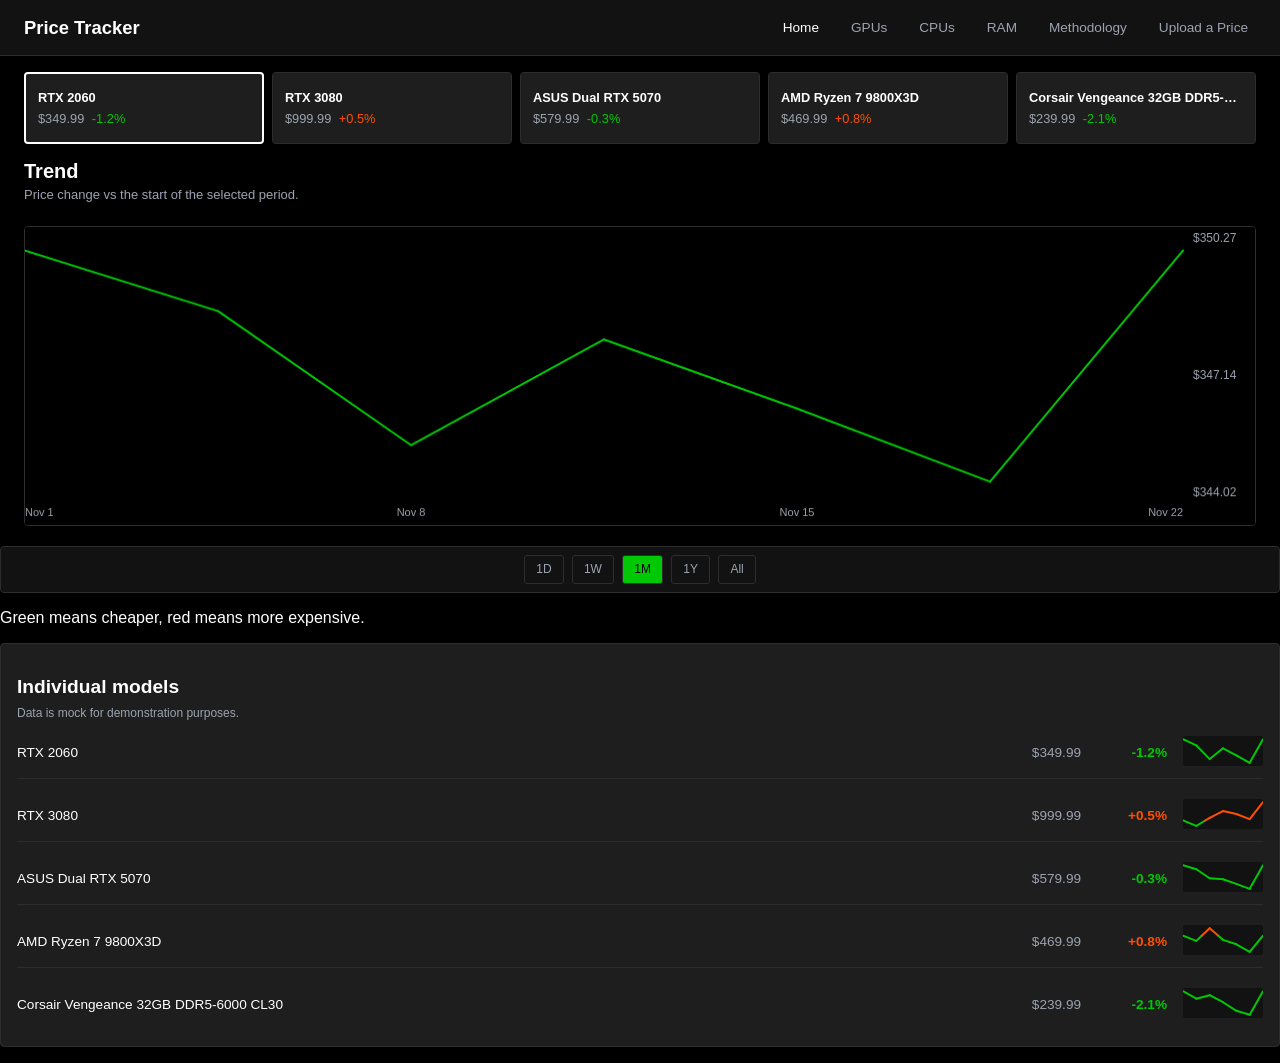
==== commit 80e15fcb: "Add receipt uploads and re-review workflow Co-authored-by: Copilot <223556219+Copilot@users.noreply." ====
--- a/web/index.html
+++ b/web/index.html
@@ -14,6 +14,7 @@
       <a href="/category?category=CPUs">CPUs</a>
       <a href="/category?category=RAM">RAM</a>
       <a href="/methodology.html">Methodology</a>
+      <a href="/upload-receipt">Upload a Price</a>
     </nav>
   </header>
 
--- a/web/static/css/style.css
+++ b/web/static/css/style.css
@@ -261,6 +261,86 @@
   flex-shrink: 0;
 }
 
+.category-page,
+.product-page {
+  max-width: 1200px;
+  margin: 0 auto;
+  padding: 0;
+}
+.category-heading,
+.product-heading {
+  padding: 1.25rem 1.5rem 0;
+}
+.category-heading h1,
+.product-heading h1 {
+  color: #FFFFFF;
+  font-size: 28px;
+  margin: 0;
+}
+.category-heading p,
+.product-heading p {
+  color: #9CA3AF;
+  margin: 0.35rem 0 0;
+}
+.category-heading .mock-label,
+.product-heading .mock-label,
+.mock-label {
+  color: #9CA3AF;
+  font-size: 12px;
+}
+.category-trend,
+.product-trend {
+  margin-top: 1rem;
+}
+.category-trend #category-chart,
+.product-trend #product-chart {
+  display: block;
+  background: #000000;
+  border: 1px solid #2D2D2D;
+  border-radius: 4px;
+  width: 100%;
+  max-width: 100%;
+  height: 300px;
+  margin: 0.5rem 0 0;
+}
+.retailer-section {
+  margin: 1rem 1.5rem 2rem;
+  padding: 1rem;
+  background: #121212;
+  border: 1px solid #2D2D2D;
+  border-radius: 4px;
+}
+.retailer-table {
+  width: 100%;
+  border-collapse: collapse;
+  table-layout: fixed;
+}
+.retailer-table th,
+.retailer-table td {
+  padding: 0.75rem;
+  border-bottom: 1px solid #2D2D2D;
+  text-align: left;
+  color: #FFFFFF;
+}
+.retailer-table th {
+  color: #9CA3AF;
+  font-size: 0.8rem;
+}
+.retailer-table tr:last-child td {
+  border-bottom: 0;
+}
+.retailer-table a {
+  color: #9CA3AF;
+  text-decoration: none;
+}
+.retailer-table a:hover {
+  color: #FFFFFF;
+}
+.stock-yes {
+  color: #00C805;
+  font-weight: 700;
+}
+
 /* Original tiles section - kept for loadIndexData API compatibility */
 .tiles {
   margin: 1rem 0;
@@ -293,6 +373,212 @@
 .ctx-stroke-up { stroke: #00C805; }
 .ctx-stroke-down { stroke: #FF5000; }
 .gradient-fill { fill: rgba(0, 200, 5, 0.1); }
+
+/* Receipt submission and admin review */
+.submission-page,
+.review-page {
+  max-width: 1200px;
+  margin: 0 auto;
+  padding: 1.25rem 1.5rem 2rem;
+}
+.submission-heading,
+.review-heading {
+  margin-bottom: 1rem;
+}
+.submission-heading p,
+.review-heading p {
+  color: #9CA3AF;
+}
+.submission-card,
+.review-card,
+.review-filters {
+  background: #1E1E1E;
+  border: 1px solid #2D2D2D;
+  border-radius: 4px;
+}
+.submission-card {
+  max-width: 760px;
+  padding: 1.25rem;
+}
+.submission-card form {
+  display: grid;
+  gap: 0.65rem;
+}
+.submission-card label,
+.review-filters label {
+  color: #FFFFFF;
+  font-size: 0.85rem;
+  font-weight: 600;
+}
+.submission-card select,
+.submission-card input,
+.review-filters select,
+.review-filters input {
+  width: 100%;
+  background: #121212;
+  color: #FFFFFF;
+  border: 1px solid #2D2D2D;
+  border-radius: 3px;
+  padding: 0.65rem;
+  font: inherit;
+}
+.primary-button,
+.approve-button,
+.reject-button {
+  border: 1px solid #2D2D2D;
+  border-radius: 3px;
+  padding: 0.65rem 0.9rem;
+  font-weight: 700;
+  cursor: pointer;
+  width: fit-content;
+}
+.primary-button,
+.approve-button {
+  background: #00C805;
+  color: #000000;
+}
+.reject-button {
+  background: #121212;
+  color: #FF5000;
+  border-color: #FF5000;
+}
+.reset-button {
+  background: #121212;
+  color: #FFFFFF;
+  border: 1px solid #9CA3AF;
+  border-radius: 3px;
+  padding: 0.65rem 0.9rem;
+  font-weight: 700;
+  cursor: pointer;
+  width: fit-content;
+}
+.submission-result {
+  margin-top: 1rem;
+  color: #FFFFFF;
+}
+.submission-result p {
+  margin: 0.35rem 0;
+}
+.review-counts {
+  display: flex;
+  flex-wrap: wrap;
+  gap: 0.75rem;
+  margin-top: 0.75rem;
+  color: #9CA3AF;
+}
+.review-counts span {
+  background: #1E1E1E;
+  border: 1px solid #2D2D2D;
+  border-radius: 4px;
+  padding: 0.5rem 0.75rem;
+}
+.review-counts .count-button {
+  background: #1E1E1E;
+  color: #FFFFFF;
+  border: 1px solid #2D2D2D;
+  border-radius: 4px;
+  padding: 0.5rem 0.75rem;
+  cursor: pointer;
+  font: inherit;
+}
+.review-counts .count-button:hover {
+  border-color: #9CA3AF;
+}
+.photo-missing {
+  min-height: 220px;
+  display: flex;
+  align-items: center;
+  justify-content: center;
+  background: #121212;
+  border: 1px solid #2D2D2D;
+  border-radius: 4px;
+  color: #9CA3AF;
+}
+.review-filters {
+  display: grid;
+  grid-template-columns: repeat(4, minmax(0, 1fr));
+  gap: 0.75rem;
+  margin-bottom: 1rem;
+  padding: 1rem;
+}
+.review-filters label {
+  display: grid;
+  gap: 0.35rem;
+}
+.review-list {
+  display: grid;
+  gap: 1rem;
+}
+.review-card {
+  display: grid;
+  grid-template-columns: minmax(220px, 360px) 1fr;
+  gap: 1rem;
+  padding: 1rem;
+}
+.review-card img {
+  width: 100%;
+  max-height: 420px;
+  object-fit: contain;
+  background: #121212;
+  border: 1px solid #2D2D2D;
+  border-radius: 4px;
+}
+.review-details p {
+  margin: 0.35rem 0;
+  color: #FFFFFF;
+}
+.review-details pre {
+  max-height: 220px;
+  overflow: auto;
+  background: #121212;
+  border: 1px solid #2D2D2D;
+  border-radius: 3px;
+  padding: 0.75rem;
+  color: #9CA3AF;
+  white-space: pre-wrap;
+}
+.review-actions {
+  display: flex;
+  gap: 0.75rem;
+  margin-top: 0.75rem;
+}
+.admin-label {
+  color: #9CA3AF;
+  font-size: 0.85rem;
+}
+.empty-review {
+  color: #9CA3AF;
+  padding: 1rem;
+  background: #1E1E1E;
+  border: 1px solid #2D2D2D;
+  border-radius: 4px;
+}
+
+@media (max-width: 900px) {
+  .review-filters {
+    grid-template-columns: repeat(2, minmax(0, 1fr));
+  }
+  .review-card {
+    grid-template-columns: 1fr;
+  }
+}
+@media (max-width: 600px) {
+  .header-bar {
+    height: auto;
+    min-height: 56px;
+    padding: 0.5rem 1rem;
+  }
+  .header-nav {
+    gap: 0.25rem;
+    flex-wrap: wrap;
+  }
+  .header-nav a {
+    font-size: 0.75rem;
+  }
+  .review-filters {
+    grid-template-columns: 1fr;
+  }
+}
 
 /* Print stylesheet - forces dark theme when printing */
 @media print {
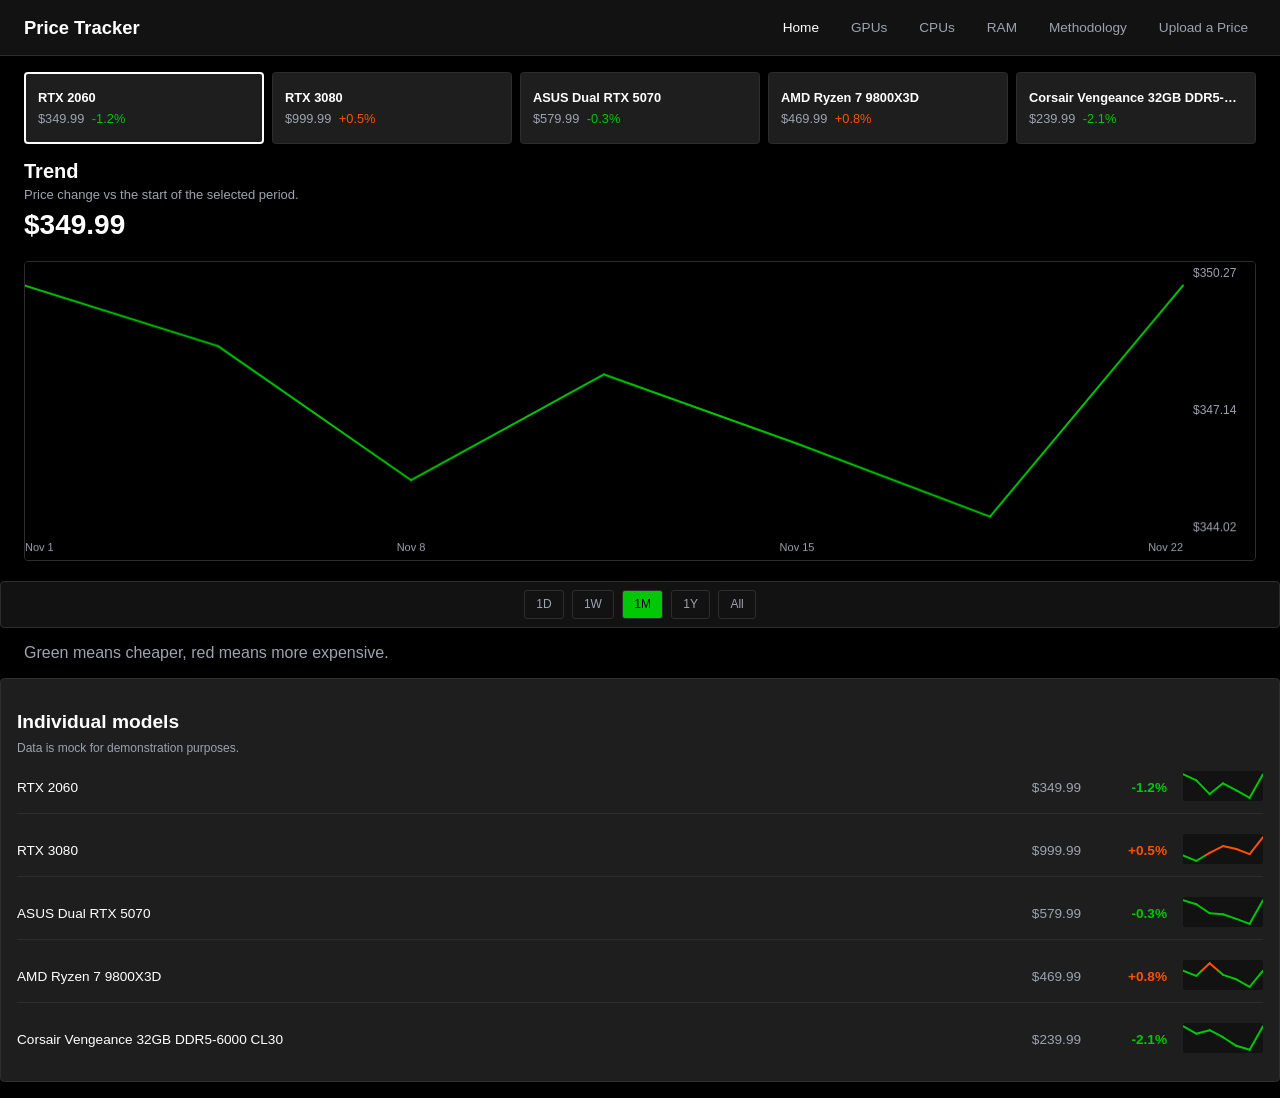
==== commit b1f87a2f: "Add TradingView style chart hover Co-authored-by: Copilot <223556219+Copilot@users.noreply.github.co" ====
--- a/web/index.html
+++ b/web/index.html
@@ -46,6 +46,7 @@
   <section class="trend-section">
     <h2 class="trend-title">Trend</h2>
     <p class="trend-subtitle">Price change vs the start of the selected period.</p>
+    <div class="trend-price" id="trend-price">$349.99</div>
     <canvas id="main-chart" width="1000" height="300"></canvas>
   </section>
 
@@ -99,6 +100,7 @@
     </div>
   </div>
 
+  <script src="/static/js/chart.js"></script>
   <script>
     function drawChart(canvasId, values) {
       var canvas = document.getElementById(canvasId);
@@ -289,6 +291,14 @@
           ctx.textAlign = index === 0 ? 'left' : (index === labels.length - 1 ? 'right' : 'center');
           ctx.fillText(label, pointX(xIndex), cssHeight - 12);
         });
+        if (window.PriceTrackerChart) {
+          window.PriceTrackerChart.draw(
+            mainChartCanvas,
+            mainChartValues,
+            selectedRange,
+            document.getElementById('trend-price')
+          );
+        }
       }
       
       // Draw the main chart initially
--- a/web/static/css/style.css
+++ b/web/static/css/style.css
@@ -171,6 +171,47 @@
   font-size: 13px;
   margin: 0.25rem 0 0.5rem;
 }
+.trend-price {
+  color: #FFFFFF;
+  font-size: 28px;
+  font-weight: 700;
+  line-height: 1.1;
+  margin: 0.35rem 0 0.25rem;
+}
+.chart-tooltip {
+  position: absolute;
+  z-index: 20;
+  display: none;
+  min-width: 150px;
+  pointer-events: none;
+  background: #121212;
+  border: 1px solid #2D2D2D;
+  border-radius: 4px;
+  box-shadow: 0 8px 24px rgba(0, 0, 0, 0.45);
+  padding: 0.65rem 0.75rem;
+  color: #FFFFFF;
+}
+.chart-tooltip.visible {
+  display: grid;
+  gap: 0.25rem;
+}
+.chart-tooltip strong {
+  font-size: 18px;
+  line-height: 1;
+  color: #FFFFFF;
+}
+.chart-tooltip span {
+  font-size: 12px;
+  color: #9CA3AF;
+}
+.trend-section {
+  position: relative;
+}
+#main-chart,
+#category-chart,
+#product-chart {
+  touch-action: none;
+}
 #main-chart {
   background: #000000;
   border: 1px solid #2D2D2D;
@@ -205,6 +246,14 @@
 .time-toggles .toggle.active {
   background: #00C805;
   color: #000000;
+}
+.price-label {
+  margin-left: 1.5rem;
+  margin-right: 1.5rem;
+  color: #9CA3AF;
+  width: auto;
+  white-space: normal;
+  overflow: visible;
 }
 
 /* Individual models section */
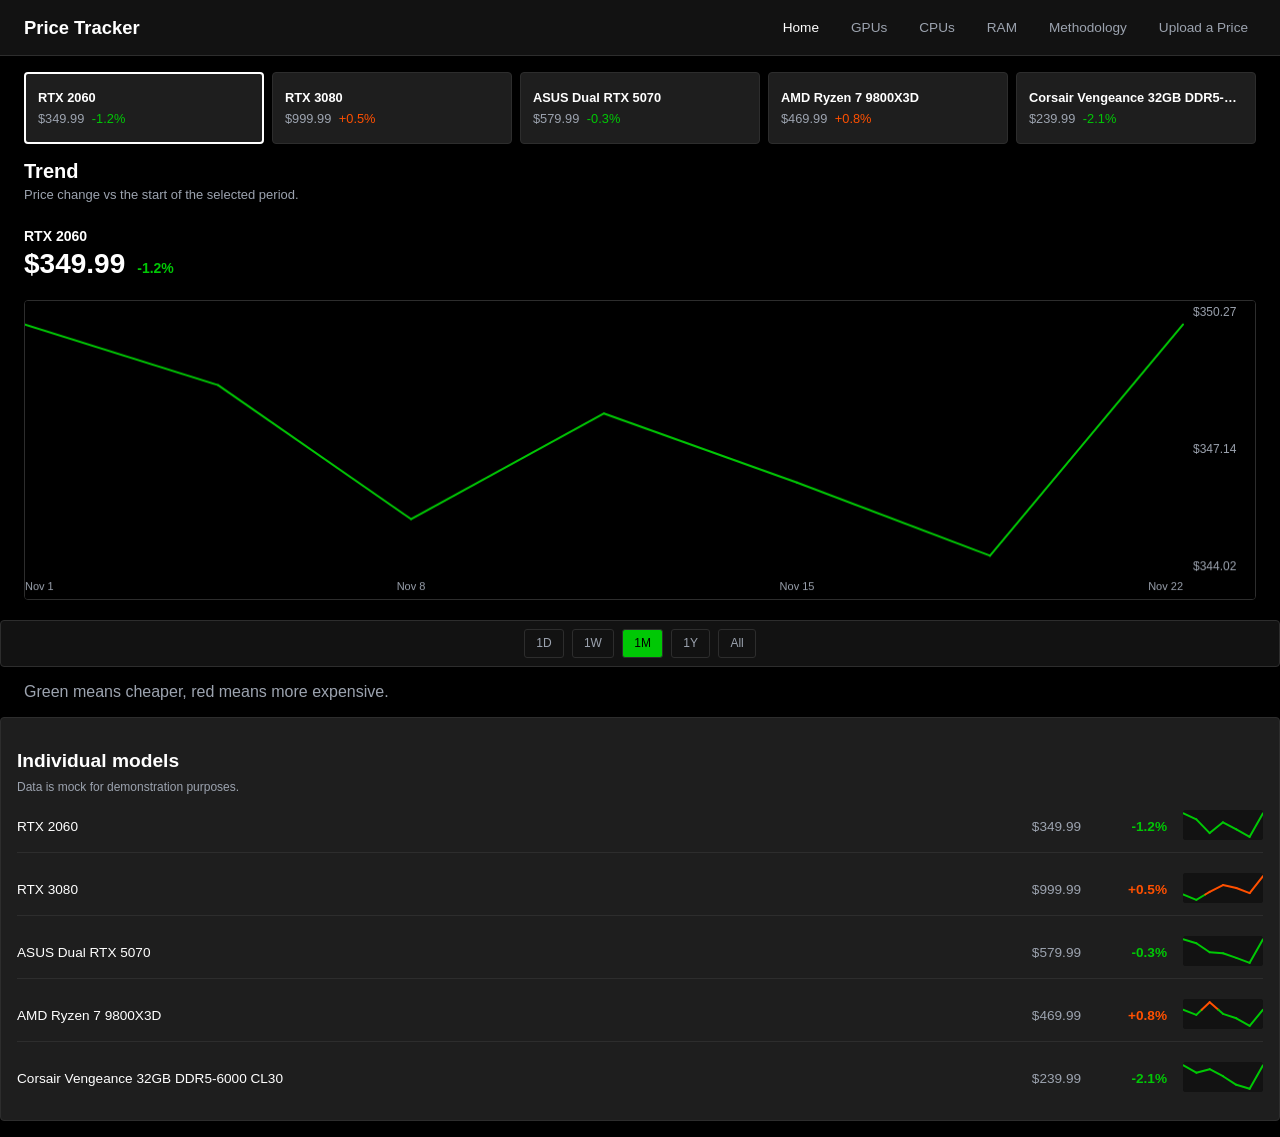
==== commit 7321749e: "Fix chart straight lines and layout Co-authored-by: Copilot <223556219+Copilot@users.noreply.github." ====
--- a/web/index.html
+++ b/web/index.html
@@ -46,7 +46,16 @@
   <section class="trend-section">
     <h2 class="trend-title">Trend</h2>
     <p class="trend-subtitle">Price change vs the start of the selected period.</p>
-    <div class="trend-price" id="trend-price">$349.99</div>
+    <div class="trend-legend">
+      <div>
+        <div class="trend-model-name" id="trend-model-name">RTX 2060</div>
+        <div class="trend-price-row">
+          <span class="trend-price" id="trend-price">$349.99</span>
+          <span class="trend-change change-negative" id="trend-change">-1.2%</span>
+        </div>
+      </div>
+      <div class="trend-hover-date" id="trend-hover-date"></div>
+    </div>
     <canvas id="main-chart" width="1000" height="300"></canvas>
   </section>
 
@@ -227,7 +236,7 @@
           } else if (startToStarting < 0) {
             ctx.strokeStyle = '#00C805';
           } else {
-            ctx.strokeStyle = '#9CA3AF';
+            ctx.strokeStyle = endToStarting >= 0 ? '#FF5000' : '#00C805';
           }
 
           ctx.beginPath();
@@ -296,7 +305,8 @@
             mainChartCanvas,
             mainChartValues,
             selectedRange,
-            document.getElementById('trend-price')
+            document.getElementById('trend-price'),
+            document.getElementById('trend-hover-date')
           );
         }
       }
@@ -377,7 +387,7 @@
               } else if (startCents < startingCents) {
                 ctx.strokeStyle = '#00C805';
               } else {
-                ctx.strokeStyle = '#9CA3AF';
+                ctx.strokeStyle = endCents >= startingCents ? '#FF5000' : '#00C805';
               }
               ctx.stroke();
             }
@@ -399,6 +409,20 @@
           var model = this.dataset.model;
           if (modelHistories[model]) {
             mainChartValues = modelHistories[model];
+          }
+          var modelMeta = {
+            rtx2060: ['RTX 2060', '-1.2%', 'change-negative'],
+            rtx3080: ['RTX 3080', '+0.5%', 'change-positive'],
+            rtx5070: ['ASUS Dual RTX 5070', '-0.3%', 'change-negative'],
+            ryzen9800x3d: ['AMD Ryzen 7 9800X3D', '+0.8%', 'change-positive'],
+            corsair32gb: ['Corsair Vengeance 32GB DDR5-6000 CL30', '-2.1%', 'change-negative']
+          };
+          var meta = modelMeta[model];
+          if (meta) {
+            document.getElementById('trend-model-name').textContent = meta[0];
+            var trendChange = document.getElementById('trend-change');
+            trendChange.textContent = meta[1];
+            trendChange.className = 'trend-change ' + meta[2];
           }
           drawMainChartUI();
         });
--- a/web/static/css/style.css
+++ b/web/static/css/style.css
@@ -178,6 +178,32 @@
   line-height: 1.1;
   margin: 0.35rem 0 0.25rem;
 }
+.trend-legend {
+  display: flex;
+  align-items: flex-end;
+  justify-content: space-between;
+  min-height: 74px;
+  margin-top: 0.25rem;
+}
+.trend-model-name {
+  color: #FFFFFF;
+  font-size: 14px;
+  font-weight: 700;
+}
+.trend-price-row {
+  display: flex;
+  align-items: baseline;
+  gap: 0.75rem;
+}
+.trend-change {
+  font-size: 14px;
+  font-weight: 700;
+}
+.trend-hover-date {
+  color: #9CA3AF;
+  font-size: 12px;
+  padding-bottom: 0.35rem;
+}
 .chart-tooltip {
   position: absolute;
   z-index: 20;
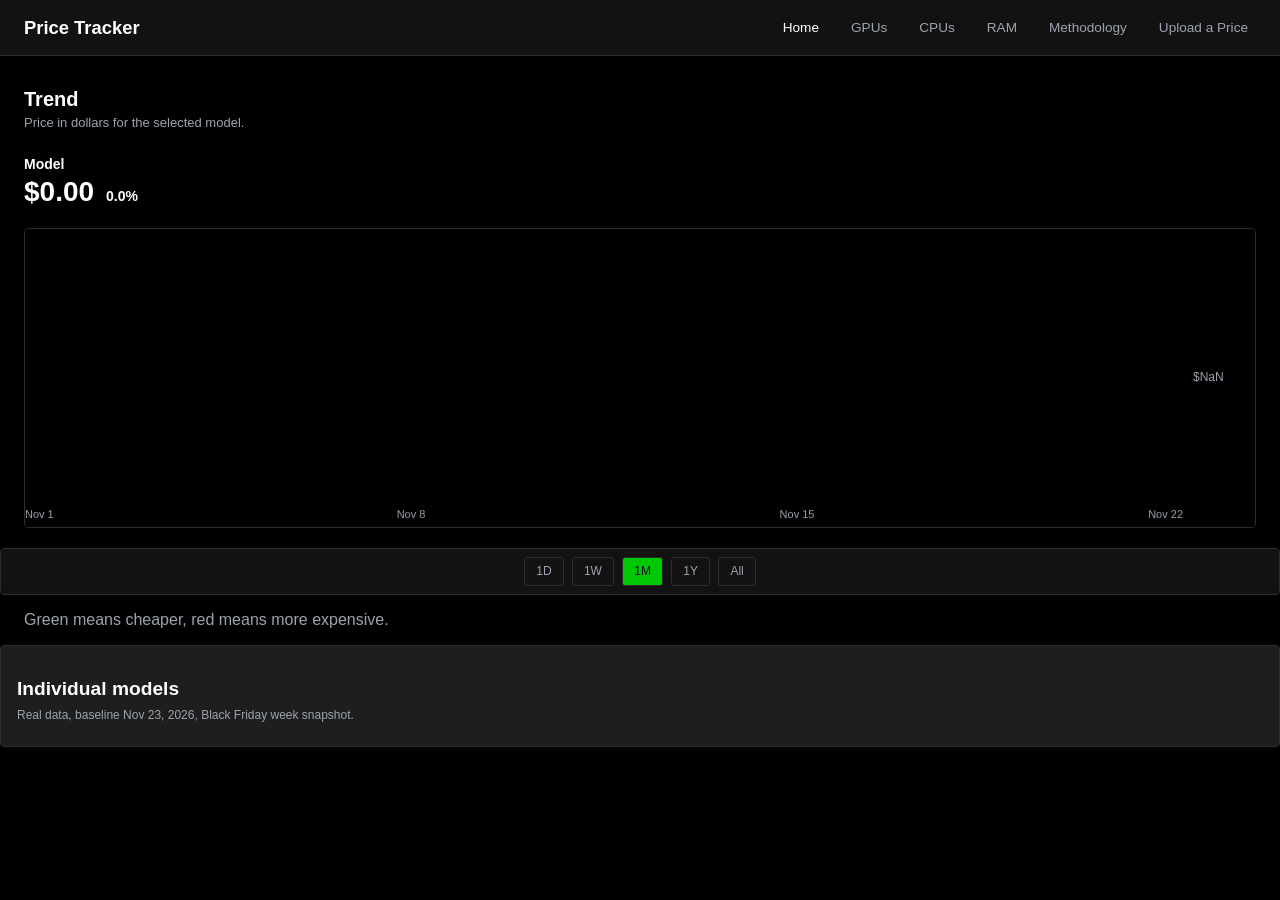
==== commit a4b7ef2c: "Build live catalog charts and smart receipt review Co-authored-by: Copilot <223556219+Copilot@users." ====
--- a/web/index.html
+++ b/web/index.html
@@ -19,39 +19,18 @@
   </header>
 
   <!-- Model pills row (replaces indices pills) -->
-  <div class="model-pills">
-    <button class="pill active" data-model="rtx2060">
-      <span class="pill-name">RTX 2060</span>
-      <span class="pill-details">$349.99 <span class="pill-change change-negative">-1.2%</span></span>
-    </button>
-    <button class="pill" data-model="rtx3080">
-      <span class="pill-name">RTX 3080</span>
-      <span class="pill-details">$999.99 <span class="pill-change change-positive">+0.5%</span></span>
-    </button>
-    <button class="pill" data-model="rtx5070">
-      <span class="pill-name">ASUS Dual RTX 5070</span>
-      <span class="pill-details">$579.99 <span class="pill-change change-negative">-0.3%</span></span>
-    </button>
-    <button class="pill" data-model="ryzen9800x3d">
-      <span class="pill-name">AMD Ryzen 7 9800X3D</span>
-      <span class="pill-details">$469.99 <span class="pill-change change-positive">+0.8%</span></span>
-    </button>
-    <button class="pill" data-model="corsair32gb">
-      <span class="pill-name">Corsair Vengeance 32GB DDR5-6000 CL30</span>
-      <span class="pill-details">$239.99 <span class="pill-change change-negative">-2.1%</span></span>
-    </button>
-  </div>
+  <div class="model-pills" id="model-pills"></div>
 
   <!-- Trend chart -->
   <section class="trend-section">
     <h2 class="trend-title">Trend</h2>
-    <p class="trend-subtitle">Price change vs the start of the selected period.</p>
+    <p class="trend-subtitle">Price in dollars for the selected model.</p>
     <div class="trend-legend">
       <div>
-        <div class="trend-model-name" id="trend-model-name">RTX 2060</div>
+        <div class="trend-model-name" id="trend-model-name">Model</div>
         <div class="trend-price-row">
-          <span class="trend-price" id="trend-price">$349.99</span>
-          <span class="trend-change change-negative" id="trend-change">-1.2%</span>
+          <span class="trend-price" id="trend-price">$0.00</span>
+          <span class="trend-change" id="trend-change">0.0%</span>
         </div>
       </div>
       <div class="trend-hover-date" id="trend-hover-date"></div>
@@ -74,39 +53,8 @@
   <!-- Individual models section -->
   <div class="individual-models">
     <h3 class="section-header">Individual models</h3>
-    <p class="model-label">Data is mock for demonstration purposes.</p>
-    <div class="model-list">
-      <div class="model-row">
-        <span class="model-name">RTX 2060</span>
-        <span class="model-price">$349.99</span>
-        <span class="model-change change-negative">-1.2%</span>
-        <div class="model-sparkline"><canvas data-model="rtx2060" width="80" height="30"></canvas></div>
-      </div>
-      <div class="model-row">
-        <span class="model-name">RTX 3080</span>
-        <span class="model-price">$999.99</span>
-        <span class="model-change change-positive">+0.5%</span>
-        <div class="model-sparkline"><canvas data-model="rtx3080" width="80" height="30"></canvas></div>
-      </div>
-      <div class="model-row">
-        <span class="model-name">ASUS Dual RTX 5070</span>
-        <span class="model-price">$579.99</span>
-        <span class="model-change change-negative">-0.3%</span>
-        <div class="model-sparkline"><canvas data-model="rtx5070" width="80" height="30"></canvas></div>
-      </div>
-      <div class="model-row">
-        <span class="model-name">AMD Ryzen 7 9800X3D</span>
-        <span class="model-price">$469.99</span>
-        <span class="model-change change-positive">+0.8%</span>
-        <div class="model-sparkline"><canvas data-model="ryzen9800x3d" width="80" height="30"></canvas></div>
-      </div>
-      <div class="model-row">
-        <span class="model-name">Corsair Vengeance 32GB DDR5-6000 CL30</span>
-        <span class="model-price">$239.99</span>
-        <span class="model-change change-negative">-2.1%</span>
-        <div class="model-sparkline"><canvas data-model="corsair32gb" width="80" height="30"></canvas></div>
-      </div>
-    </div>
+    <p class="model-label">Real data, baseline Nov 23, 2026, Black Friday week snapshot.</p>
+    <div class="model-list" id="catalog-model-list"></div>
   </div>
 
   <script src="/static/js/chart.js"></script>
@@ -130,16 +78,6 @@
       });
       ctx.stroke();
     }
-    function mockHistory(endValue) {
-      var out = [];
-      var v = endValue * 0.98;
-      for (var i = 0; i < 7; i++) {
-        v = v + (Math.random() - 0.48) * 1.2;
-        out.push(v);
-      }
-      out[6] = endValue;
-      return out;
-    }
     async function loadIndexData(range) {
       try {
         const indexesResp = await fetch('/api/indexes');
@@ -151,17 +89,17 @@
         if (cpuData) {
           document.getElementById('cpu-index').textContent = cpuData.index_value.toFixed(2);
           document.getElementById('cpu-change').textContent = '0.0%';
-          drawChart('cpu-chart', mockHistory(cpuData.index_value));
+          drawChart('cpu-chart', [cpuData.index_value]);
         }
         if (gpuData) {
           document.getElementById('gpu-index').textContent = gpuData.index_value.toFixed(2);
           document.getElementById('gpu-change').textContent = '0.0%';
-          drawChart('gpu-chart', mockHistory(gpuData.index_value));
+          drawChart('gpu-chart', [gpuData.index_value]);
         }
         if (ramData) {
           document.getElementById('ram-index').textContent = ramData.index_value.toFixed(2);
           document.getElementById('ram-change').textContent = '0.0%';
-          drawChart('ram-chart', mockHistory(ramData.index_value));
+          drawChart('ram-chart', [ramData.index_value]);
         }
       } catch (err) {
         console.error('Failed to load index data:', err);
@@ -170,14 +108,88 @@
     document.addEventListener('DOMContentLoaded', function() {
       // Main chart setup
       var mainChartCanvas = document.getElementById('main-chart');
-      var modelHistories = {
-        'rtx2060': [349.99, 348.50, 345.20, 347.80, 346.10, 344.30, 349.99],
-        'rtx3080': [999.99, 995.50, 1002.20, 1008.00, 1005.50, 1001.20, 1015.50],
-        'rtx5070': [579.99, 578.50, 575.20, 574.80, 573.10, 571.30, 579.99],
-        'ryzen9800x3d': [469.99, 468.50, 472.20, 468.80, 467.50, 465.30, 469.99],
-        'corsair32gb': [239.99, 238.50, 239.20, 237.80, 236.10, 235.30, 239.99]
-      };
-      var mainChartValues = modelHistories.rtx2060;
+      var mainChartValues = [];
+      var mainChartDates = [];
+      var liveModels = {};
+      var liveMainModelId = 'rtx2060';
+      async function loadCatalog() {
+        try {
+          var response = await fetch('/api/catalog');
+          if (!response.ok) return;
+          var data = await response.json();
+          var featured = data.products.slice(0, 5);
+          document.getElementById('model-pills').innerHTML = featured.map(function(product, index) {
+            var price = product.price_cents === null
+              ? 'No data yet'
+              : '$' + (product.price_cents / 100).toFixed(2);
+            return '<button class="pill ' + (index === 0 ? 'active' : '') + '" data-model="' +
+              product.id + '"><span class="pill-name">' + product.model +
+              '</span><span class="pill-details">' + price + '</span></button>';
+          }).join('');
+          document.getElementById('catalog-model-list').innerHTML = data.products.map(function(product) {
+            var price = product.price_cents === null
+              ? 'No data yet'
+              : '$' + (product.price_cents / 100).toFixed(2);
+            return '<div class="model-row"><a class="model-name" href="/product/' + product.id + '">' +
+              product.model + '</a><span class="model-price">' + price +
+              '</span><span class="model-change"></span><div class="model-sparkline"><canvas data-model="' +
+              product.id + '" width="80" height="30"></canvas></div></div>';
+          }).join('');
+
+          featured.forEach(function(product) {
+            liveModels[product.id] = product;
+          });
+          if (featured.length) {
+            liveMainModelId = featured[0].id;
+            loadLiveHistory(featured[0].id);
+          }
+          attachCatalogPills();
+          drawLiveSparklines();
+        } catch (error) {
+          console.error('Failed to load live catalog:', error);
+        }
+      }
+
+      async function loadLiveHistory(modelId) {
+        liveMainModelId = modelId;
+        try {
+          var response = await fetch('/api/products/' + encodeURIComponent(modelId) + '/history');
+          if (!response.ok) {
+            mainChartValues = [];
+            mainChartDates = [];
+            drawMainChartUI();
+            return;
+          }
+          var data = await response.json();
+          mainChartValues = data.history.map(function(point) {
+            return point.median_price_dollars;
+          });
+          mainChartDates = data.history.map(function(point) { return point.date; });
+          var model = liveModels[modelId];
+          if (model) {
+            document.getElementById('trend-model-name').textContent = model.model;
+            document.getElementById('trend-change').textContent =
+              mainChartValues.length > 1
+                ? ((mainChartValues[mainChartValues.length - 1] - mainChartValues[0]) / mainChartValues[0] * 100).toFixed(1) + '%'
+                : '0.0%';
+          }
+          drawMainChartUI();
+        } catch (error) {
+          mainChartValues = [];
+          mainChartDates = [];
+          drawMainChartUI();
+        }
+      }
+
+      function attachCatalogPills() {
+        document.querySelectorAll('.pill').forEach(function(btn) {
+          btn.addEventListener('click', function() {
+            document.querySelectorAll('.pill').forEach(function(pill) { pill.classList.remove('active'); });
+            btn.classList.add('active');
+            loadLiveHistory(btn.dataset.model);
+          });
+        });
+      }
       var selectedRange = '1m';
 
       function drawMainChartUI() {
@@ -306,7 +318,8 @@
             mainChartValues,
             selectedRange,
             document.getElementById('trend-price'),
-            document.getElementById('trend-hover-date')
+            document.getElementById('trend-hover-date'),
+            mainChartDates
           );
         }
       }
@@ -317,116 +330,52 @@
 
       function drawSparklines() {
         document.querySelectorAll('.model-sparkline canvas').forEach(function(canvas) {
-          var values = modelHistories[canvas.dataset.model];
-          if (!values || values.length === 0) return;
-
-          var cssWidth = 80;
-          var cssHeight = 30;
-          var dpr = window.devicePixelRatio || 1;
-          canvas.setAttribute('width', Math.round(cssWidth * dpr));
-          canvas.setAttribute('height', Math.round(cssHeight * dpr));
-
-          var ctx = canvas.getContext('2d');
-          ctx.setTransform(dpr, 0, 0, dpr, 0, 0);
-          ctx.clearRect(0, 0, cssWidth, cssHeight);
-          ctx.fillStyle = '#121212';
-          ctx.fillRect(0, 0, cssWidth, cssHeight);
-
-          var dataMin = Math.min.apply(null, values);
-          var dataMax = Math.max.apply(null, values);
-          var range = dataMax - dataMin;
-          if (range === 0) range = Math.abs(dataMax) * 0.1 || 1;
-          var chartMin = dataMin - range * 0.05;
-          var chartMax = dataMax + range * 0.05;
-          var chartRange = chartMax - chartMin;
-          var plotHeight = cssHeight - 4;
-          var startingCents = Math.round(values[0] * 100);
-
-          function pointX(index) {
-            return values.length === 1 ? cssWidth / 2 : index / (values.length - 1) * cssWidth;
-          }
-
-          function pointY(value) {
-            return 2 + (chartMax - value) / chartRange * plotHeight;
-          }
-
-          ctx.lineWidth = 2;
-          ctx.lineCap = 'round';
-          ctx.lineJoin = 'round';
-
-          for (var i = 0; i < values.length - 1; i++) {
-            var startCents = Math.round(values[i] * 100);
-            var endCents = Math.round(values[i + 1] * 100);
-
-            if ((startCents < startingCents && endCents > startingCents) ||
-                (startCents > startingCents && endCents < startingCents)) {
-              var fraction = (startingCents - startCents) / (endCents - startCents);
-              var crossingX = (i + fraction) / (values.length - 1) * cssWidth;
-
-              ctx.beginPath();
-              ctx.moveTo(pointX(i), pointY(values[i]));
-              ctx.lineTo(crossingX, pointY(values[0]));
-              ctx.strokeStyle = startCents > startingCents ? '#FF5000' : '#00C805';
-              ctx.stroke();
-
-              ctx.beginPath();
-              ctx.moveTo(crossingX, pointY(values[0]));
-              ctx.lineTo(pointX(i + 1), pointY(values[i + 1]));
-              ctx.strokeStyle = endCents > startingCents ? '#FF5000' : '#00C805';
-              ctx.stroke();
-            } else {
-              ctx.beginPath();
-              ctx.moveTo(pointX(i), pointY(values[i]));
-              ctx.lineTo(pointX(i + 1), pointY(values[i + 1]));
-              if (endCents > startingCents) {
-                ctx.strokeStyle = '#FF5000';
-              } else if (endCents < startingCents) {
-                ctx.strokeStyle = '#00C805';
-              } else if (startCents > startingCents) {
-                ctx.strokeStyle = '#FF5000';
-              } else if (startCents < startingCents) {
-                ctx.strokeStyle = '#00C805';
-              } else {
-                ctx.strokeStyle = endCents >= startingCents ? '#FF5000' : '#00C805';
+          var modelId = canvas.dataset.model;
+          if (!modelId) return;
+          fetch('/api/products/' + encodeURIComponent(modelId) + '/history')
+            .then(function(response) { return response.ok ? response.json() : null; })
+            .then(function(data) {
+              var values = data && data.history.length
+                ? data.history.map(function(point) { return point.median_price_dollars; })
+                : [];
+              var width = 80;
+              var height = 30;
+              var dpr = window.devicePixelRatio || 1;
+              canvas.width = width * dpr;
+              canvas.height = height * dpr;
+              var ctx = canvas.getContext('2d');
+              ctx.setTransform(dpr, 0, 0, dpr, 0, 0);
+              ctx.fillStyle = '#121212';
+              ctx.fillRect(0, 0, width, height);
+              if (!values.length) return;
+              var min = Math.min.apply(null, values);
+              var max = Math.max.apply(null, values);
+              var spread = max - min || Math.abs(max) * 0.1 || 1;
+              var chartMin = min - spread * 0.05;
+              var chartMax = max + spread * 0.05;
+              var startCents = Math.round(values[0] * 100);
+              ctx.lineWidth = 2;
+              ctx.lineCap = 'butt';
+              ctx.lineJoin = 'miter';
+              for (var i = 0; i < values.length - 1; i++) {
+                var x1 = i / (values.length - 1) * width;
+                var x2 = (i + 1) / (values.length - 1) * width;
+                var y1 = 2 + (chartMax - values[i]) / (chartMax - chartMin) * 26;
+                var y2 = 2 + (chartMax - values[i + 1]) / (chartMax - chartMin) * 26;
+                var endCents = Math.round(values[i + 1] * 100);
+                ctx.beginPath();
+                ctx.moveTo(x1, y1);
+                ctx.lineTo(x2, y2);
+                ctx.strokeStyle = endCents < startCents ? '#00C805' : '#FF5000';
+                ctx.stroke();
               }
-              ctx.stroke();
-            }
-          }
+            })
+            .catch(function() {});
         });
       }
 
       drawSparklines();
       window.addEventListener('resize', drawSparklines);
-      
-      // Model pill click handlers - switch main chart to model data
-      document.querySelectorAll('.pill').forEach(function(btn) {
-        btn.addEventListener('click', function() {
-          // Update active pill
-          document.querySelectorAll('.pill').forEach(function(p) { p.classList.remove('active'); });
-          this.classList.add('active');
-          
-          // Update main chart values based on clicked model
-          var model = this.dataset.model;
-          if (modelHistories[model]) {
-            mainChartValues = modelHistories[model];
-          }
-          var modelMeta = {
-            rtx2060: ['RTX 2060', '-1.2%', 'change-negative'],
-            rtx3080: ['RTX 3080', '+0.5%', 'change-positive'],
-            rtx5070: ['ASUS Dual RTX 5070', '-0.3%', 'change-negative'],
-            ryzen9800x3d: ['AMD Ryzen 7 9800X3D', '+0.8%', 'change-positive'],
-            corsair32gb: ['Corsair Vengeance 32GB DDR5-6000 CL30', '-2.1%', 'change-negative']
-          };
-          var meta = modelMeta[model];
-          if (meta) {
-            document.getElementById('trend-model-name').textContent = meta[0];
-            var trendChange = document.getElementById('trend-change');
-            trendChange.textContent = meta[1];
-            trendChange.className = 'trend-change ' + meta[2];
-          }
-          drawMainChartUI();
-        });
-      });
       
       // Time toggle handlers
       document.querySelectorAll('.toggle').forEach(function(btn) {
@@ -437,6 +386,7 @@
           drawMainChartUI();
         });
       });
+      loadCatalog();
     });
   </script>
 </body>
--- a/web/static/css/style.css
+++ b/web/static/css/style.css
@@ -204,6 +204,16 @@
   font-size: 12px;
   padding-bottom: 0.35rem;
 }
+.chart-single-point-note {
+  display: none;
+  margin: 0.5rem 0 0;
+  color: #9CA3AF;
+  font-size: 12px;
+  text-align: left;
+}
+.chart-single-point-note.visible {
+  display: block;
+}
 .chart-tooltip {
   position: absolute;
   z-index: 20;
@@ -411,6 +421,17 @@
 .retailer-table a:hover {
   color: #FFFFFF;
 }
+
+.median-row {
+  border-top: 1px solid #2D2D2D;
+  margin-top: 0.5rem;
+  padding-top: 0.5rem;
+}
+
+.median-row td {
+  font-weight: bold;
+  color: #00C805;
+}
 .stock-yes {
   color: #00C805;
   font-weight: 700;
@@ -628,6 +649,41 @@
   border: 1px solid #2D2D2D;
   border-radius: 4px;
 }
+.review-preview {
+  margin-bottom: 0.75rem;
+  padding: 0.75rem;
+  background: #121212;
+  border: 1px solid #2D2D2D;
+  border-radius: 4px;
+}
+.review-preview p {
+  margin: 0.25rem 0;
+}
+.review-price-edit {
+  display: grid;
+  gap: 0.35rem;
+  max-width: 220px;
+  margin: 0.5rem 0;
+  color: #FFFFFF;
+  font-size: 0.85rem;
+  font-weight: 700;
+}
+.review-price-edit input {
+  width: 100%;
+  background: #121212;
+  color: #FFFFFF;
+  border: 1px solid #2D2D2D;
+  border-radius: 3px;
+  padding: 0.55rem;
+  font: inherit;
+}
+.review-warning {
+  color: #FF5000;
+  font-weight: 700;
+}
+.review-ready {
+  color: #00C805;
+}
 
 @media (max-width: 900px) {
   .review-filters {
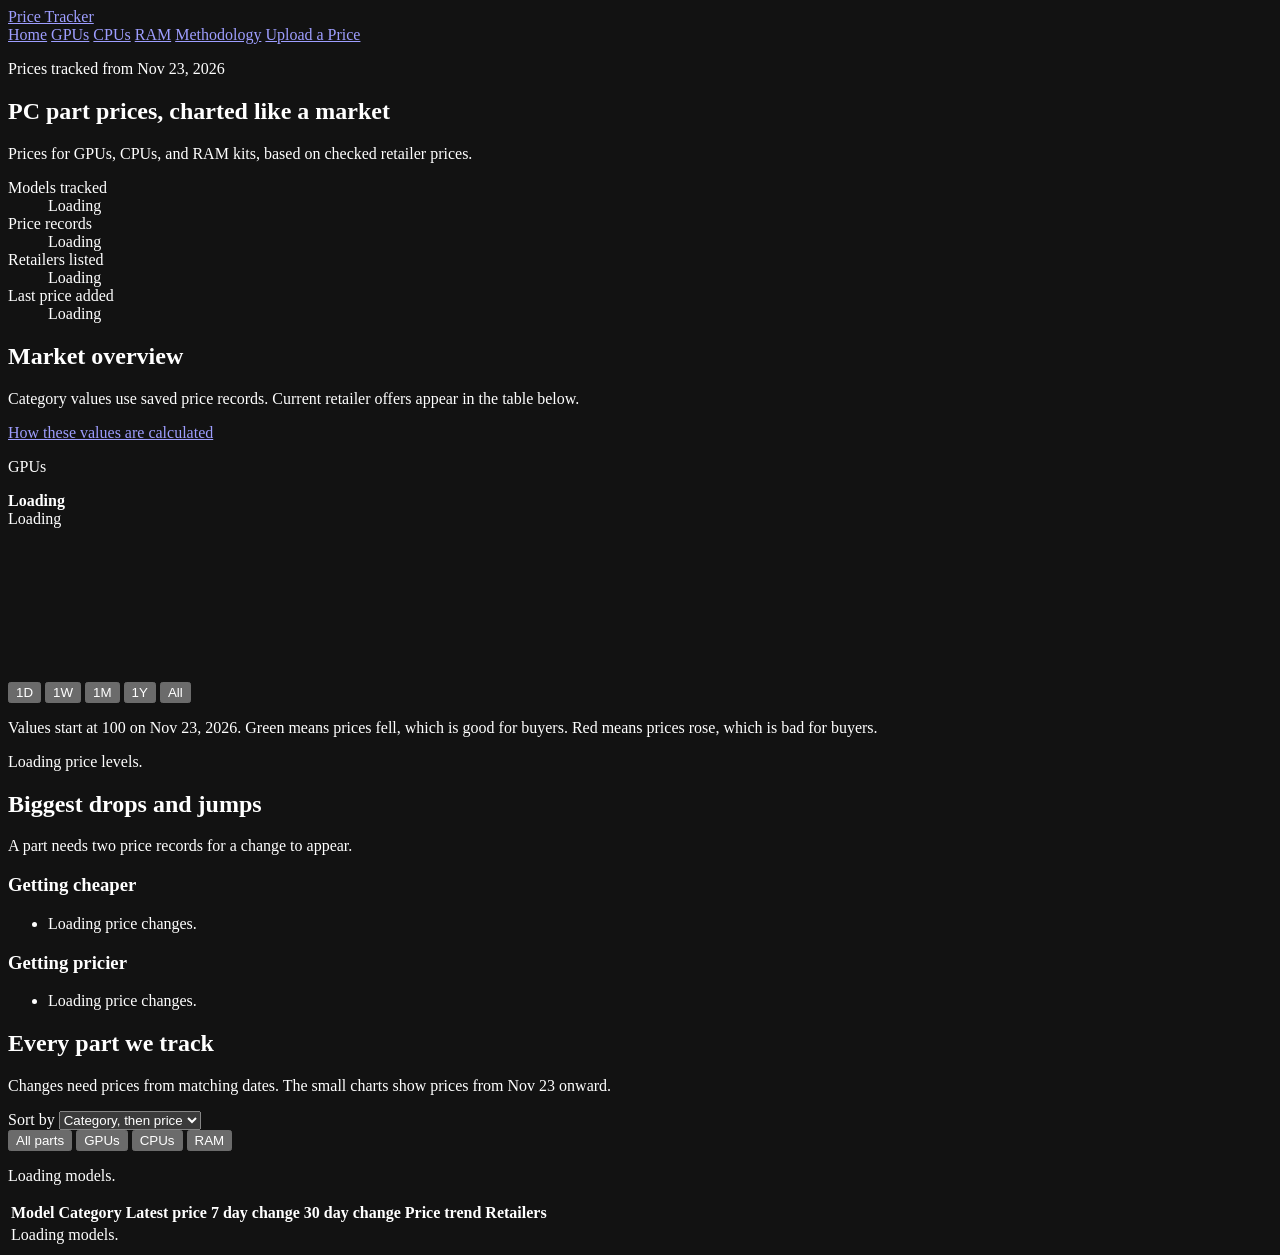
==== commit 596c9ccb: "chore: save current work before redesign branch" ====
--- a/web/index.html
+++ b/web/index.html
@@ -2,10 +2,12 @@
 <html lang="en">
 <head>
   <meta charset="utf-8">
+  <meta name="viewport" content="width=device-width, initial-scale=1">
+  <meta name="color-scheme" content="dark">
   <title>Price Tracker</title>
-  <link rel="stylesheet" href="static/css/style.css">
+  <link rel="stylesheet" href="/static/css/style.css">
 </head>
-<body>
+<body class="home-document">
   <header class="header-bar">
     <a class="header-logo" href="/">Price Tracker</a>
     <nav class="header-nav" aria-label="Primary navigation">
@@ -18,376 +20,128 @@
     </nav>
   </header>
 
-  <!-- Model pills row (replaces indices pills) -->
-  <div class="model-pills" id="model-pills"></div>
+  <main class="home-page">
+    <section class="home-hero" aria-labelledby="home-title">
+      <p class="home-kicker">Prices tracked from Nov 23, 2026</p>
+      <h1 id="home-title">PC part prices, charted like a market</h1>
+      <p class="home-intro">Prices for GPUs, CPUs, and RAM kits, based on checked retailer prices.</p>
+      <dl class="home-stats" aria-label="Live tracker statistics">
+        <div>
+          <dt>Models tracked</dt>
+          <dd id="stat-models">Loading</dd>
+        </div>
+        <div>
+          <dt>Price records</dt>
+          <dd id="stat-observations">Loading</dd>
+        </div>
+        <div>
+          <dt>Retailers listed</dt>
+          <dd id="stat-retailers">Loading</dd>
+        </div>
+        <div>
+          <dt>Last price added</dt>
+          <dd id="stat-approved-date">Loading</dd>
+        </div>
+      </dl>
+    </section>
 
-  <!-- Trend chart -->
-  <section class="trend-section">
-    <h2 class="trend-title">Trend</h2>
-    <p class="trend-subtitle">Price in dollars for the selected model.</p>
-    <div class="trend-legend">
-      <div>
-        <div class="trend-model-name" id="trend-model-name">Model</div>
-        <div class="trend-price-row">
-          <span class="trend-price" id="trend-price">$0.00</span>
-          <span class="trend-change" id="trend-change">0.0%</span>
+    <section class="home-section index-section" aria-labelledby="index-title">
+      <div class="section-heading">
+        <div>
+          <h2 id="index-title">Market overview</h2>
+          <p>Category values use saved price records. Current retailer offers appear in the table below.</p>
+        </div>
+        <a href="/methodology.html">How these values are calculated</a>
+      </div>
+      <div class="index-layout">
+        <div class="index-chart-panel">
+          <div class="index-chart-heading">
+            <div>
+              <p id="index-chart-category">GPUs</p>
+              <strong id="index-chart-value">Loading</strong>
+            </div>
+            <span id="index-chart-change" class="change-neutral">Loading</span>
+          </div>
+          <canvas id="index-chart" aria-label="Category price chart"></canvas>
+          <div class="chart-ranges" role="group" aria-label="Chart date range">
+            <button type="button" class="range-button active" data-range="1d">1D</button>
+            <button type="button" class="range-button" data-range="1w">1W</button>
+            <button type="button" class="range-button" data-range="1m">1M</button>
+            <button type="button" class="range-button" data-range="1y">1Y</button>
+            <button type="button" class="range-button" data-range="all">All</button>
+          </div>
+          <p class="chart-note">Values start at 100 on Nov 23, 2026. Green means prices fell, which is good for buyers. Red means prices rose, which is bad for buyers.</p>
+        </div>
+        <div id="index-cards" class="index-cards" aria-label="Category price levels">
+          <p class="loading-state">Loading price levels.</p>
         </div>
       </div>
-      <div class="trend-hover-date" id="trend-hover-date"></div>
-    </div>
-    <canvas id="main-chart" width="1000" height="300"></canvas>
-  </section>
+    </section>
 
-  <!-- Time toggles below chart -->
-  <div class="time-toggles">
-    <button class="toggle" data-range="1d">1D</button>
-    <button class="toggle" data-range="1w">1W</button>
-    <button class="toggle active" data-range="1m">1M</button>
-    <button class="toggle" data-range="1y">1Y</button>
-    <button class="toggle" data-range="all">All</button>
-  </div>
+    <section class="home-section movers-section" aria-labelledby="movers-title">
+      <h2 id="movers-title">Biggest drops and jumps</h2>
+      <p class="section-description">A part needs two price records for a change to appear.</p>
+      <div class="movers-grid">
+        <section class="mover-panel" aria-labelledby="cheaper-title">
+          <h3 id="cheaper-title">Getting cheaper</h3>
+          <ul id="cheaper-list" class="mover-list">
+            <li class="loading-state">Loading price changes.</li>
+          </ul>
+        </section>
+        <section class="mover-panel" aria-labelledby="pricier-title">
+          <h3 id="pricier-title">Getting pricier</h3>
+          <ul id="pricier-list" class="mover-list">
+            <li class="loading-state">Loading price changes.</li>
+          </ul>
+        </section>
+      </div>
+    </section>
 
-  <!-- Price color explanation -->
-  <p class="price-label">Green means cheaper, red means more expensive.</p>
+    <section class="home-section models-section" aria-labelledby="models-title">
+      <div class="section-heading models-heading">
+        <div>
+          <h2 id="models-title">Every part we track</h2>
+          <p class="section-description">Changes need prices from matching dates. The small charts show prices from Nov 23 onward.</p>
+        </div>
+        <label class="sort-control" for="model-sort">
+          Sort by
+          <select id="model-sort">
+            <option value="category-price">Category, then price</option>
+            <option value="price-low-high">Price, low to high</option>
+            <option value="price-high-low">Price, high to low</option>
+            <option value="change-7d">7 day change</option>
+            <option value="change-30d">30 day change</option>
+          </select>
+        </label>
+      </div>
+      <div class="model-filters" role="group" aria-label="Filter models by category">
+        <button type="button" class="filter-button active" data-category="all">All parts</button>
+        <button type="button" class="filter-button" data-category="GPUs">GPUs</button>
+        <button type="button" class="filter-button" data-category="CPUs">CPUs</button>
+        <button type="button" class="filter-button" data-category="RAM">RAM</button>
+      </div>
+      <p id="model-count" class="model-count" aria-live="polite">Loading models.</p>
+      <div class="models-table-wrap">
+        <table class="models-table">
+          <thead>
+            <tr>
+              <th scope="col">Model</th>
+              <th scope="col">Category</th>
+              <th scope="col">Latest price</th>
+              <th scope="col">7 day change</th>
+              <th scope="col">30 day change</th>
+              <th scope="col">Price trend</th>
+              <th scope="col">Retailers</th>
+            </tr>
+          </thead>
+          <tbody id="models-table-body">
+            <tr><td class="loading-state" colspan="7">Loading models.</td></tr>
+          </tbody>
+        </table>
+      </div>
+    </section>
+  </main>
 
-  <!-- Individual models section -->
-  <div class="individual-models">
-    <h3 class="section-header">Individual models</h3>
-    <p class="model-label">Real data, baseline Nov 23, 2026, Black Friday week snapshot.</p>
-    <div class="model-list" id="catalog-model-list"></div>
-  </div>
-
-  <script src="/static/js/chart.js"></script>
-  <script>
-    function drawChart(canvasId, values) {
-      var canvas = document.getElementById(canvasId);
-      if (!canvas) return;
-      var ctx = canvas.getContext('2d');
-      ctx.clearRect(0, 0, canvas.width, canvas.height);
-      var min = Math.min.apply(null, values);
-      var max = Math.max.apply(null, values);
-      if (max === min) max = min + 1;
-      var up = values[values.length - 1] >= values[0];
-      ctx.strokeStyle = up ? '#00C805' : '#FF5000';
-      ctx.lineWidth = 2;
-      ctx.beginPath();
-      values.forEach(function(v, i) {
-        var x = i / (values.length - 1) * canvas.width;
-        var y = canvas.height - (v - min) / (max - min) * canvas.height;
-        if (i === 0) ctx.moveTo(x, y); else ctx.lineTo(x, y);
-      });
-      ctx.stroke();
-    }
-    async function loadIndexData(range) {
-      try {
-        const indexesResp = await fetch('/api/indexes');
-        if (!indexesResp.ok) throw new Error('Failed to fetch indexes');
-        const indexes = await indexesResp.json();
-        const cpuData = indexes.categories.find(c => c.category === 'CPUs');
-        const gpuData = indexes.categories.find(c => c.category === 'GPUs');
-        const ramData = indexes.categories.find(c => c.category === 'RAM');
-        if (cpuData) {
-          document.getElementById('cpu-index').textContent = cpuData.index_value.toFixed(2);
-          document.getElementById('cpu-change').textContent = '0.0%';
-          drawChart('cpu-chart', [cpuData.index_value]);
-        }
-        if (gpuData) {
-          document.getElementById('gpu-index').textContent = gpuData.index_value.toFixed(2);
-          document.getElementById('gpu-change').textContent = '0.0%';
-          drawChart('gpu-chart', [gpuData.index_value]);
-        }
-        if (ramData) {
-          document.getElementById('ram-index').textContent = ramData.index_value.toFixed(2);
-          document.getElementById('ram-change').textContent = '0.0%';
-          drawChart('ram-chart', [ramData.index_value]);
-        }
-      } catch (err) {
-        console.error('Failed to load index data:', err);
-      }
-    }
-    document.addEventListener('DOMContentLoaded', function() {
-      // Main chart setup
-      var mainChartCanvas = document.getElementById('main-chart');
-      var mainChartValues = [];
-      var mainChartDates = [];
-      var liveModels = {};
-      var liveMainModelId = 'rtx2060';
-      async function loadCatalog() {
-        try {
-          var response = await fetch('/api/catalog');
-          if (!response.ok) return;
-          var data = await response.json();
-          var featured = data.products.slice(0, 5);
-          document.getElementById('model-pills').innerHTML = featured.map(function(product, index) {
-            var price = product.price_cents === null
-              ? 'No data yet'
-              : '$' + (product.price_cents / 100).toFixed(2);
-            return '<button class="pill ' + (index === 0 ? 'active' : '') + '" data-model="' +
-              product.id + '"><span class="pill-name">' + product.model +
-              '</span><span class="pill-details">' + price + '</span></button>';
-          }).join('');
-          document.getElementById('catalog-model-list').innerHTML = data.products.map(function(product) {
-            var price = product.price_cents === null
-              ? 'No data yet'
-              : '$' + (product.price_cents / 100).toFixed(2);
-            return '<div class="model-row"><a class="model-name" href="/product/' + product.id + '">' +
-              product.model + '</a><span class="model-price">' + price +
-              '</span><span class="model-change"></span><div class="model-sparkline"><canvas data-model="' +
-              product.id + '" width="80" height="30"></canvas></div></div>';
-          }).join('');
-
-          featured.forEach(function(product) {
-            liveModels[product.id] = product;
-          });
-          if (featured.length) {
-            liveMainModelId = featured[0].id;
-            loadLiveHistory(featured[0].id);
-          }
-          attachCatalogPills();
-          drawLiveSparklines();
-        } catch (error) {
-          console.error('Failed to load live catalog:', error);
-        }
-      }
-
-      async function loadLiveHistory(modelId) {
-        liveMainModelId = modelId;
-        try {
-          var response = await fetch('/api/products/' + encodeURIComponent(modelId) + '/history');
-          if (!response.ok) {
-            mainChartValues = [];
-            mainChartDates = [];
-            drawMainChartUI();
-            return;
-          }
-          var data = await response.json();
-          mainChartValues = data.history.map(function(point) {
-            return point.median_price_dollars;
-          });
-          mainChartDates = data.history.map(function(point) { return point.date; });
-          var model = liveModels[modelId];
-          if (model) {
-            document.getElementById('trend-model-name').textContent = model.model;
-            document.getElementById('trend-change').textContent =
-              mainChartValues.length > 1
-                ? ((mainChartValues[mainChartValues.length - 1] - mainChartValues[0]) / mainChartValues[0] * 100).toFixed(1) + '%'
-                : '0.0%';
-          }
-          drawMainChartUI();
-        } catch (error) {
-          mainChartValues = [];
-          mainChartDates = [];
-          drawMainChartUI();
-        }
-      }
-
-      function attachCatalogPills() {
-        document.querySelectorAll('.pill').forEach(function(btn) {
-          btn.addEventListener('click', function() {
-            document.querySelectorAll('.pill').forEach(function(pill) { pill.classList.remove('active'); });
-            btn.classList.add('active');
-            loadLiveHistory(btn.dataset.model);
-          });
-        });
-      }
-      var selectedRange = '1m';
-
-      function drawMainChartUI() {
-        var canvas = mainChartCanvas;
-        if (!canvas) return;
-
-        var dpr = window.devicePixelRatio || 1;
-        var cssWidth = Math.max(1, canvas.clientWidth || canvas.offsetWidth);
-        var cssHeight = 300;
-        canvas.setAttribute('width', Math.round(cssWidth * dpr));
-        canvas.setAttribute('height', Math.round(cssHeight * dpr));
-
-        var ctx = canvas.getContext('2d');
-        ctx.setTransform(dpr, 0, 0, dpr, 0, 0);
-        ctx.clearRect(0, 0, cssWidth, cssHeight);
-        ctx.fillStyle = '#000000';
-        ctx.fillRect(0, 0, cssWidth, cssHeight);
-
-        var dataMin = Math.min.apply(null, mainChartValues);
-        var dataMax = Math.max.apply(null, mainChartValues);
-        var range = dataMax - dataMin;
-        if (range === 0) range = Math.abs(dataMax) * 0.1 || 1;
-        var chartMin = dataMin - range * 0.05;
-        var chartMax = dataMax + range * 0.05;
-        var chartRange = chartMax - chartMin;
-        var labelGutter = 72;
-        var plotWidth = Math.max(1, cssWidth - labelGutter);
-        var topPadding = 12;
-        var bottomPadding = 32;
-        var plotHeight = cssHeight - topPadding - bottomPadding;
-
-        function pointX(index) {
-          if (mainChartValues.length === 1) return plotWidth / 2;
-          return index / (mainChartValues.length - 1) * plotWidth;
-        }
-
-        function pointY(value) {
-          return topPadding + (chartMax - value) / chartRange * plotHeight;
-        }
-
-        ctx.lineWidth = 2;
-        ctx.lineCap = 'round';
-        ctx.lineJoin = 'round';
-        var startingPrice = mainChartValues[0];
-
-        function drawColoredSegment(startIndex, startValue, endIndex, endValue) {
-          var startToStarting = Math.round(startValue * 100) - Math.round(startingPrice * 100);
-          var endToStarting = Math.round(endValue * 100) - Math.round(startingPrice * 100);
-
-          if (endToStarting > 0) {
-            ctx.strokeStyle = '#FF5000';
-          } else if (endToStarting < 0) {
-            ctx.strokeStyle = '#00C805';
-          } else if (startToStarting > 0) {
-            ctx.strokeStyle = '#FF5000';
-          } else if (startToStarting < 0) {
-            ctx.strokeStyle = '#00C805';
-          } else {
-            ctx.strokeStyle = endToStarting >= 0 ? '#FF5000' : '#00C805';
-          }
-
-          ctx.beginPath();
-          ctx.moveTo(pointX(startIndex), pointY(startValue));
-          ctx.lineTo(pointX(endIndex), pointY(endValue));
-          ctx.stroke();
-        }
-
-        for (var i = 0; i < mainChartValues.length - 1; i++) {
-          var startPrice = mainChartValues[i];
-          var endPrice = mainChartValues[i + 1];
-          var startCents = Math.round(startPrice * 100);
-          var endCents = Math.round(endPrice * 100);
-          var startingCents = Math.round(startingPrice * 100);
-
-          if ((startCents < startingCents && endCents > startingCents) ||
-              (startCents > startingCents && endCents < startingCents)) {
-            var fraction = (startingCents - startCents) / (endCents - startCents);
-            var crossingIndex = i + fraction;
-            var crossingX = crossingIndex / (mainChartValues.length - 1) * plotWidth;
-            var startIsAbove = startCents > startingCents;
-
-            ctx.beginPath();
-            ctx.moveTo(pointX(i), pointY(startPrice));
-            ctx.lineTo(crossingX, pointY(startingPrice));
-            ctx.strokeStyle = startIsAbove ? '#FF5000' : '#00C805';
-            ctx.stroke();
-
-            ctx.beginPath();
-            ctx.moveTo(crossingX, pointY(startingPrice));
-            ctx.lineTo(pointX(i + 1), pointY(endPrice));
-            ctx.strokeStyle = endCents > startingCents ? '#FF5000' : '#00C805';
-            ctx.stroke();
-          } else {
-            drawColoredSegment(i, startPrice, i + 1, endPrice);
-          }
-        }
-
-        ctx.fillStyle = '#9CA3AF';
-        ctx.font = '12px Arial';
-        ctx.textAlign = 'left';
-        ctx.textBaseline = 'middle';
-        ctx.fillText('$' + chartMax.toFixed(2), cssWidth - labelGutter + 10, pointY(chartMax));
-        ctx.fillText('$' + ((chartMin + chartMax) / 2).toFixed(2), cssWidth - labelGutter + 10, cssHeight / 2);
-        ctx.fillText('$' + chartMin.toFixed(2), cssWidth - labelGutter + 10, pointY(chartMin));
-
-        // Mock dates for the selected time period
-        var mockLabels = {
-          '1d': ['9 AM', '12 PM', '3 PM', '6 PM'],
-          '1w': ['Mon', 'Tue', 'Wed', 'Thu', 'Fri', 'Sat', 'Sun'],
-          '1m': ['Nov 1', 'Nov 8', 'Nov 15', 'Nov 22'],
-          '1y': ['Jan', 'Mar', 'May', 'Jul', 'Sep', 'Nov'],
-          'all': ['Jan', 'Mar', 'May', 'Jul', 'Sep', 'Nov']
-        };
-        var labels = mockLabels[selectedRange] || mockLabels['1d'];
-        ctx.fillStyle = '#9CA3AF';
-        ctx.font = '11px Arial';
-        ctx.textBaseline = 'middle';
-        labels.forEach(function(label, index) {
-          var xIndex = labels.length === 1 ? 0 : index / (labels.length - 1) * (mainChartValues.length - 1);
-          ctx.textAlign = index === 0 ? 'left' : (index === labels.length - 1 ? 'right' : 'center');
-          ctx.fillText(label, pointX(xIndex), cssHeight - 12);
-        });
-        if (window.PriceTrackerChart) {
-          window.PriceTrackerChart.draw(
-            mainChartCanvas,
-            mainChartValues,
-            selectedRange,
-            document.getElementById('trend-price'),
-            document.getElementById('trend-hover-date'),
-            mainChartDates
-          );
-        }
-      }
-      
-      // Draw the main chart initially
-      drawMainChartUI();
-      window.addEventListener('resize', drawMainChartUI);
-
-      function drawSparklines() {
-        document.querySelectorAll('.model-sparkline canvas').forEach(function(canvas) {
-          var modelId = canvas.dataset.model;
-          if (!modelId) return;
-          fetch('/api/products/' + encodeURIComponent(modelId) + '/history')
-            .then(function(response) { return response.ok ? response.json() : null; })
-            .then(function(data) {
-              var values = data && data.history.length
-                ? data.history.map(function(point) { return point.median_price_dollars; })
-                : [];
-              var width = 80;
-              var height = 30;
-              var dpr = window.devicePixelRatio || 1;
-              canvas.width = width * dpr;
-              canvas.height = height * dpr;
-              var ctx = canvas.getContext('2d');
-              ctx.setTransform(dpr, 0, 0, dpr, 0, 0);
-              ctx.fillStyle = '#121212';
-              ctx.fillRect(0, 0, width, height);
-              if (!values.length) return;
-              var min = Math.min.apply(null, values);
-              var max = Math.max.apply(null, values);
-              var spread = max - min || Math.abs(max) * 0.1 || 1;
-              var chartMin = min - spread * 0.05;
-              var chartMax = max + spread * 0.05;
-              var startCents = Math.round(values[0] * 100);
-              ctx.lineWidth = 2;
-              ctx.lineCap = 'butt';
-              ctx.lineJoin = 'miter';
-              for (var i = 0; i < values.length - 1; i++) {
-                var x1 = i / (values.length - 1) * width;
-                var x2 = (i + 1) / (values.length - 1) * width;
-                var y1 = 2 + (chartMax - values[i]) / (chartMax - chartMin) * 26;
-                var y2 = 2 + (chartMax - values[i + 1]) / (chartMax - chartMin) * 26;
-                var endCents = Math.round(values[i + 1] * 100);
-                ctx.beginPath();
-                ctx.moveTo(x1, y1);
-                ctx.lineTo(x2, y2);
-                ctx.strokeStyle = endCents < startCents ? '#00C805' : '#FF5000';
-                ctx.stroke();
-              }
-            })
-            .catch(function() {});
-        });
-      }
-
-      drawSparklines();
-      window.addEventListener('resize', drawSparklines);
-      
-      // Time toggle handlers
-      document.querySelectorAll('.toggle').forEach(function(btn) {
-        btn.addEventListener('click', function() {
-          document.querySelector('.toggle.active').classList.remove('active');
-          this.classList.add('active');
-          selectedRange = this.dataset.range;
-          drawMainChartUI();
-        });
-      });
-      loadCatalog();
-    });
-  </script>
+  <script src="/static/js/home.js"></script>
 </body>
 </html>
